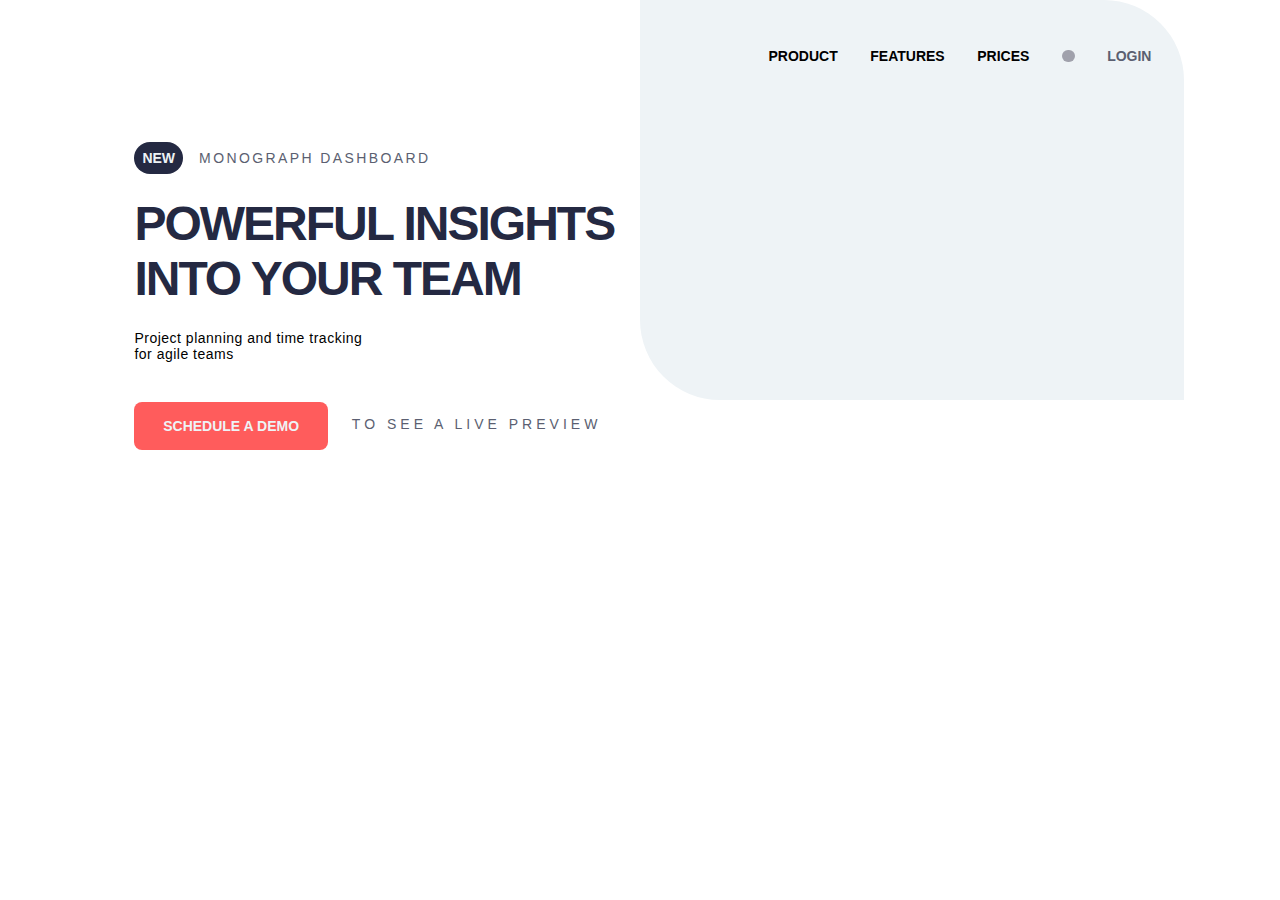
==== index.html @ a08c82e6 "Add files via upload" ====
<!DOCTYPE html>
<html lang="en">
<head>
    <meta charset="UTF-8">
    <meta http-equiv="X-UA-Compatible" content="IE=edge">
    <meta name="viewport" content="width=device-width, initial-scale=1.0">
    <title>Document</title>
    <link rel="stylesheet" href="style.css">
</head>
<body>
    <div class="container">
        <div>
            <div class="logo">
                <img src="../lb4/images/logo.svg" alt="">
            </div>    
            <div class="about">
                <div class="about__dashboard">
                    <span>New</span><p>monograph dashboard</p>
                </div>
                <h3 class="about__h3">Powerful Insights <br>Into Your Team</h3>
                <p>Project planning and time tracking<br>for agile teams</p>
                <div class="about__btn">
                    <a href=""><div>Schedule a Demo</div></a>
                    <p>to see a live preview</p>
                </div>
            </div>
        </div>

        <section class="device">
                <header class="device__header">
                    <ul>
                        <li ><a href=""><div>product</div></a></li>
                        <li><a href=""><div>features</div></a></li>
                        <li ><a href=""><div>prices</div></a></li>
                        <div></div>
                        <li class="device__nav-login"><a href="#" class="device-nav-color"><div>login</div></a></li>
                    </ul>
                </nav>
                <img src="../lb4/images/illustration-devices.svg" alt="" class="device__phone">
        </section>
    </div>
</body>
</html>
---- style.css ----
body {
  font-size: 14px;
  text-transform: uppercase;
  font-family: "Roboto Condensed", sans-serif;
  white-space: nowrap;
  color: #5B5F71;
  overflow-x: hidden;
  overflow-y: scroll;
}

.container {
  width: 80%;
  height: 80%;
  margin: 0 auto;
  display: flex;
}
.container .container > div {
  display: flex;
  flex-flow: column;
}

.logo {
  margin-top: 2rem;
}

.about {
  height: -moz-fit-content;
  height: fit-content;
}
.about__dashboard {
  margin-top: 5rem;
  display: flex;
  align-items: center;
}
.about__dashboard p {
  font-weight: 300;
  letter-spacing: 0.15rem;
  font-stretch: condensed;
  margin-left: 1rem;
}
.about__dashboard span {
  border-radius: 1rem;
  font-weight: 600;
  padding: 0.5rem;
  color: #EEF3F6;
  background-color: #242942;
}
.about__h3 {
  color: #242942;
  font-size: 3rem;
  font-weight: bold;
  font-stretch: normal;
  letter-spacing: -2px;
  margin: 1rem 0 1.5rem 0;
  font-family: "Roboto", sans-serif;
}
.about__btn {
  display: flex;
  margin-top: 2.5rem;
}
.about__btn a {
  text-decoration: none;
  color: #EEF3F6;
  font-weight: 700;
  font-stretch: condensed;
}
.about__btn a div {
  background-color: #FF5C5C;
  width: -moz-fit-content;
  width: fit-content;
  padding: 1rem 1.8rem;
  border-radius: 0.5rem;
}
.about__btn p {
  font-weight: 300;
  letter-spacing: 0.25rem;
  font-stretch: condensed;
  margin-left: 1.5rem;
}
.about p::first-letter {
  text-transform: uppercase;
}

.about > p {
  font-stretch: condensed;
  letter-spacing: 0.5px;
  text-transform: lowercase;
  color: #000;
}

.device {
  background-color: #EEF3F6;
  position: absolute;
  height: 25rem;
  left: 50%;
  top: 0;
  border-radius: 0 5rem;
}
.device__header ul {
  display: flex;
  list-style: none;
  justify-content: space-evenly;
  width: 28rem;
  padding-left: 6rem;
  margin-top: 3rem;
  align-items: center;
}
.device__header ul a[href=""] {
  text-decoration: none;
  font-weight: 600;
  font-stretch: condensed;
  color: #000;
}
.device__header ul a[href="#"] {
  text-decoration: none;
  font-weight: 600;
  font-stretch: condensed;
  color: #5B5F71;
}
.device__header ul > div {
  background-color: #A0A1AC;
  border-radius: 50%;
  padding: 0.5vw;
}
.device__nav-color {
  color: #5B5F71;
}
.device img {
  position: relative;
  margin-top: 4rem;
  width: 57rem;
}

@media screen and (max-width: 768px) {
  body {
    font-size: 2vw;
    flex-flow: column;
    display: flex;
  }
  .container {
    display: flex;
    flex-flow: column;
  }
  .logo img {
    width: 5vw;
  }
  .about__dashboard span, .about__dashboard p {
    font-size: 3vw;
  }
  .about__dashboard p {
    margin-left: 0.5rem;
  }
  .about__h3 {
    font-size: 8vw;
  }
  .about__btn {
    display: flex;
    align-items: center;
  }
  .about__btn a {
    font-size: 2.5vw;
  }
  .about__btn a div {
    padding: 3vw 4.5vw;
  }
  .about__btn p {
    font-size: 2.5vw;
    margin-left: 0.5rem;
    padding-left: 0;
  }
  .about > p {
    font-size: 2.5vw;
  }
  .device {
    background-color: #fff;
    position: absolute;
    height: -moz-fit-content;
    height: fit-content;
    left: 40vw;
  }
  .device__header {
    display: flex;
    justify-content: space-evenly;
  }
  .device__header ul {
    padding: 0;
    font-size: 3vw;
    width: 10rem;
    gap: 5vw;
    align-items: center;
  }
  .device__header ul > div {
    padding: 1vw;
  }
  .device__phone {
    display: none;
  }
}
@media screen and (max-width: 480px) {
  .device {
    right: 34vw;
    top: 0;
  }
  .device__header ul > div {
    padding: 1vw;
  }
  .about__dashboard {
    margin-top: 2rem;
  }
  .about__dashboard p {
    margin-left: 0.1rem;
  }
  .about__dashboard span {
    padding: 0.3rem;
  }
  .about__btn {
    margin-top: 1.5rem;
  }
  .about__btn p {
    margin-left: 0.1rem;
    letter-spacing: 0.15rem;
  }
  .about__h3 {
    margin: 5vw 0 3vw;
  }
  .about > p {
    font-size: 3vw;
    margin: 0;
  }
}/*# sourceMappingURL=style.css.map */
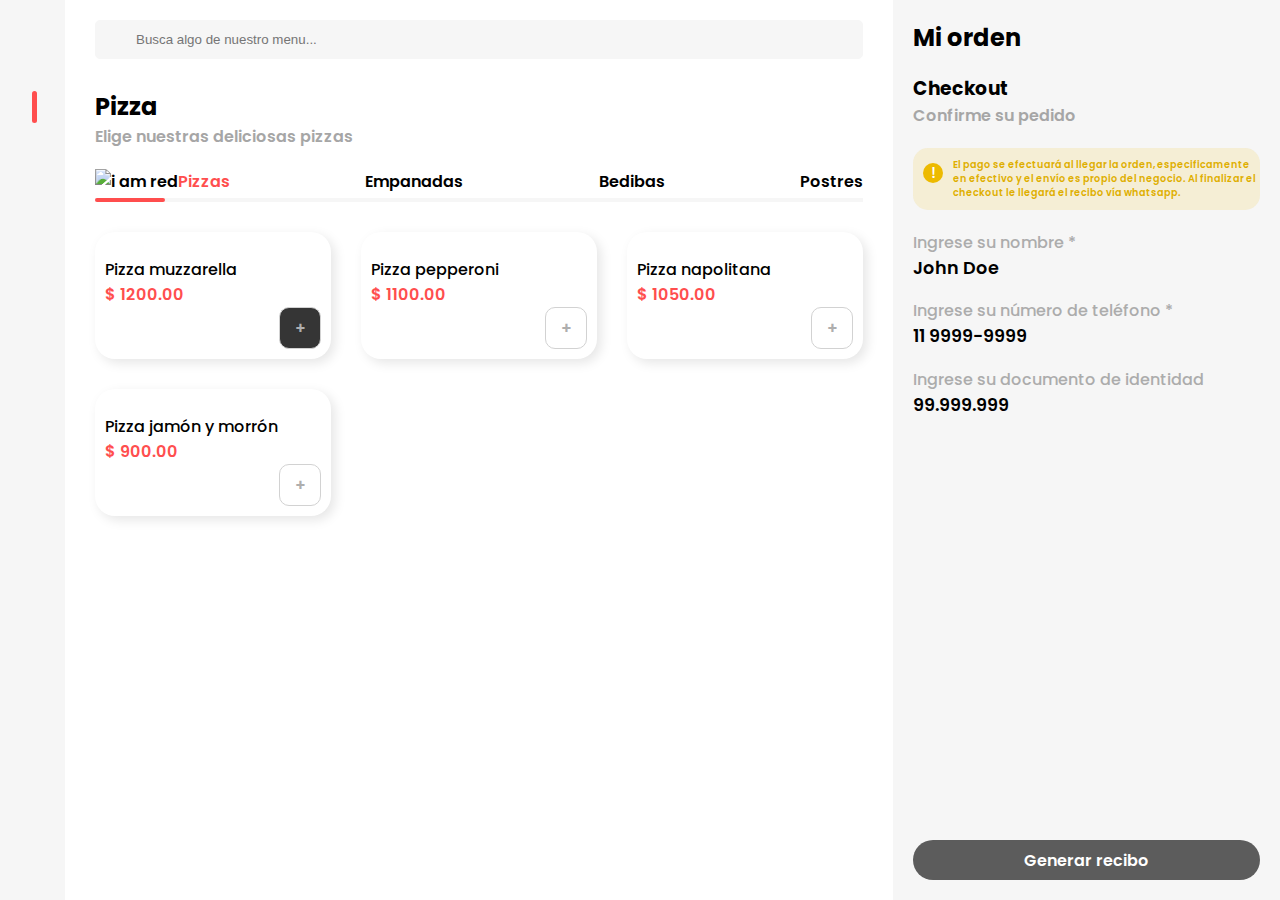
==== commit a2f27add: "Add files via upload" ====
--- a/index.html
+++ b/index.html
@@ -4,40 +4,134 @@
     <meta charset="UTF-8">
     <meta http-equiv="X-UA-Compatible" content="IE=edge">
     <meta name="viewport" content="width=device-width, initial-scale=1.0">
-    <title>Document</title>
+    <title>LB5</title>
     <link rel="stylesheet" href="style.css">
+    <link rel="stylesheet" href="fonts.css">
 </head>
 <body>
     <div class="container">
-        <div>
-            <div class="logo">
-                <img src="../lb4/images/logo.svg" alt="">
-            </div>    
-            <div class="about">
-                <div class="about__dashboard">
-                    <span>New</span><p>monograph dashboard</p>
+        <aside class="side-menu">
+            <nav class="side-menu__nav">
+                <ul>
+                    <li><a href=""><img src="./img/menu.svg" alt=""></a></li>
+                    <li class="side-menu__nav-selected"><a href=""><img src="./img/home.svg" alt="" ></a><div class="side-menu__nav-rectangle"></div></li>
+                    <li><a href=""><img src="./img/heart.svg" alt=""></a></li>
+                    <li><a href=""><img src="./img/settings.svg" alt=""></a></li>
+                    <li><a href=""><img src="./img/support.svg" alt=""></a></li>
+                </ul>
+            </nav>
+        </aside>
+        <main class="main">
+            <div class="main__search">
+                <a href=""><img src="./img/search.svg" alt=""></a><input type="text" placeholder="Busca algo de nuestro menu...">
+            </div>
+            <div class="main__title">
+                <h2>Pizza</h2>
+                <p class="desc">Elige nuestras deliciosas pizzas </p>
+            </div>
+            <div class="main__categories">
+                <ul>
+                    <li><a href=""><img src="./img/pizza.svg" alt="i am red"><span class="red-text">Pizzas</span></a>
+                    <div class="main__categories-rectangle"></div></li>
+                    <li><a href=""><img src="./img/watermelon.svg" alt=""><span>Empanadas</span></a></li>
+                    <li><a href=""><img src="./img/drink.svg" alt=""><span>Bedibas</span></a></li>
+                    <li><a href=""><img src="./img/cake.svg" alt=""><span>Postres</span></a></li>
+                </ul>
+                <hr>
+            </div>
+            <div class="main__select">
+                <div class="main__item">
+                    <div class="main__img">
+                        <img src="./img/muzzarella.svg" alt="">
+                    </div>
+                    <div class="main__product-info">
+                        Pizza muzzarella
+                        <span class="red-text main__cost">$ 1200.00</span>
+                    </div>
+                    <div class="main__btn-black">
+                        <a href="">
+                            <div>+</div>
+                        </a>
+                    </div>
+                </div>   
+                <div class="main__item">
+                    <div class="main__img">
+                        <img src="./img/pepperoni.svg" alt="">
+                    </div>
+                    <div class="main__product-info">
+                        Pizza pepperoni
+                        <span class="red-text main__cost">$ 1100.00</span>
+                    </div>
+                    <div class="main__btn"><a href="">
+                        <a href="">
+                            <div>+</div>
+                        </a>
+                    </div>
                 </div>
-                <h3 class="about__h3">Powerful Insights <br>Into Your Team</h3>
-                <p>Project planning and time tracking<br>for agile teams</p>
-                <div class="about__btn">
-                    <a href=""><div>Schedule a Demo</div></a>
-                    <p>to see a live preview</p>
+                <div class="main__item">
+                    <div class="main__img">
+                        <img src="./img/napolitana.svg" alt="">
+                    </div>
+                    <div class="main__product-info">
+                        Pizza napolitana
+                        <span class="red-text main__cost">$ 1050.00</span>
+                    </div>
+                    <div class="main__btn"><a href="">
+                        <a href="">
+                            <div>+</div>
+                        </a>
+                    </div>
+                </div>
+                <div class="main__item">
+                    <div class="main__img">
+                        <img src="./img/jamon.svg" alt="">
+                    </div>
+                    <div class="main__product-info">
+                        Pizza jamón y morrón
+                        <span class="red-text main__cost">$ 900.00</span>
+                    </div>
+                    <div class="main__btn">
+                        <a href="">
+                            <div>+</div>
+                        </a>
+                    </div>
                 </div>
             </div>
-        </div>
-
-        <section class="device">
-                <header class="device__header">
-                    <ul>
-                        <li ><a href=""><div>product</div></a></li>
-                        <li><a href=""><div>features</div></a></li>
-                        <li ><a href=""><div>prices</div></a></li>
-                        <div></div>
-                        <li class="device__nav-login"><a href="#" class="device-nav-color"><div>login</div></a></li>
-                    </ul>
-                </nav>
-                <img src="../lb4/images/illustration-devices.svg" alt="" class="device__phone">
+            
+        </main>
+        <section class="order-preview">
+            <div class="order-preview__title">
+                <h2>Mi orden</h2>
+                <h3>Checkout</h3>
+                <p class="desc">Confirme su pedido</p>
+            </div>
+            <div class="order-preview__warning-advice">
+                <div class="order-preview__warning-advice-info">
+                    <div>!</div> <span> El pago se efectuará al llegar la orden, especificamente
+                    en efectivo y el envío es propio del negocio. Al finalizar el
+                    checkout le llegará el recibo vía whatsapp.</span>
+                </div>
+            </div>
+            <div class="order-preview__name">
+                <div> Ingrese su nombre *</div>
+                <p>John Doe</p>
+            </div>
+            <div class="order-preview__phone-number">
+                <div>Ingrese su número de teléfono *</div>
+                <p>11 9999-9999</p>
+            </div>
+            <div class="order-preview__document-id">
+                <div>Ingrese su documento de identidad</div>
+                <p>99.999.999</p>
+            </div>
+            <div class="order-preview__btn">
+                <a href="">
+                    <div>
+                        Generar recibo
+                    </div>
+                </a>
+            </div>
         </section>
     </div>
 </body>
-</html>+</html>
--- a/style.css
+++ b/style.css
@@ -1,230 +1,329 @@
 body {
-  font-size: 14px;
-  text-transform: uppercase;
-  font-family: "Roboto Condensed", sans-serif;
-  white-space: nowrap;
-  color: #5B5F71;
-  overflow-x: hidden;
-  overflow-y: scroll;
+  font-family: "Poppins";
+  font-weight: 500;
+  color: #000;
+  margin: 0;
+  font-size: 16px;
+}
+
+span, ul, p, a {
+  font-weight: 600;
+}
+
+p.desc {
+  color: #A6A6A6;
+  margin: 0 0 20px 0;
+}
+
+a {
+  text-decoration: none;
+}
+
+ul {
+  list-style: none;
+  display: flex;
+  flex-flow: column;
+}
+
+span.red-text {
+  color: #FF4E4E;
+}
+
+input {
+  font-weight: 400;
+  padding-left: 40px;
+  width: 100%;
+  height: 35px;
+  margin-top: 20px;
+  outline: none;
+  border: 1px solid #F6F6F6;
+  border-radius: 5px;
+  background-color: #F6F6F6;
 }
 
 .container {
-  width: 80%;
-  height: 80%;
-  margin: 0 auto;
-  display: flex;
-}
-.container .container > div {
+  display: flex;
+  flex-flow: row;
+}
+
+.side-menu {
+  background-color: #F6F6F6;
+  min-height: 100vh;
+}
+.side-menu ul {
+  padding: 0;
+  padding-top: 10px;
+  width: 65px;
+  align-items: center;
+}
+.side-menu li {
+  padding-bottom: 40px;
+}
+.side-menu__nav-rectangle {
+  background-color: #FF4E4E;
+  height: 32px;
+  width: 5px;
+  border-radius: 4px;
+  position: relative;
+  left: 30%;
+}
+.side-menu__nav-selected {
+  display: flex;
+}
+.side-menu__nav-selected img {
+  animation: fullcircle 1s linear 0ms infinite;
+}
+.main {
+  padding: 0 30px 200px 30px;
+  min-width: 60%;
+}
+.main__search {
+  display: flex;
+  justify-content: center;
+}
+.main__search img {
+  position: relative;
+  left: 35px;
+  top: 25px;
+}
+.main__title {
+  margin-top: 30px;
+}
+.main__title h2 {
+  margin-bottom: 0;
+}
+.main__categories a {
+  color: #000;
+}
+.main__categories ul {
+  flex-flow: row;
+  justify-content: space-between;
+  padding: 0;
+  margin-bottom: 0;
+}
+.main__categories-rectangle {
+  background-color: #FF4E4E;
+  position: relative;
+  top: 4px;
+  width: 70px;
+  height: 4px;
+  border-radius: 3px;
+}
+.main hr {
+  border: solid 2px #F6F6F6;
+  margin: 0;
+}
+.main__select {
+  margin-top: 30px;
+  display: grid;
+  row-gap: 30px;
+  grid-template-columns: 1fr 1fr 1fr;
+  -moz-column-gap: 30px;
+       column-gap: 30px;
+}
+.main__item {
+  width: 100%;
+  background-color: #FFFFFF;
+  box-shadow: 4px 4px 12px rgba(0, 0, 0, 0.1);
+  padding-bottom: 10px;
+  border-radius: 20px;
+}
+.main__item img {
+  width: 100%;
+}
+.main__product-info {
   display: flex;
   flex-flow: column;
-}
-
-.logo {
-  margin-top: 2rem;
-}
-
-.about {
-  height: -moz-fit-content;
-  height: fit-content;
-}
-.about__dashboard {
-  margin-top: 5rem;
-  display: flex;
-  align-items: center;
-}
-.about__dashboard p {
-  font-weight: 300;
-  letter-spacing: 0.15rem;
-  font-stretch: condensed;
-  margin-left: 1rem;
-}
-.about__dashboard span {
-  border-radius: 1rem;
-  font-weight: 600;
-  padding: 0.5rem;
-  color: #EEF3F6;
-  background-color: #242942;
-}
-.about__h3 {
-  color: #242942;
-  font-size: 3rem;
-  font-weight: bold;
-  font-stretch: normal;
-  letter-spacing: -2px;
-  margin: 1rem 0 1.5rem 0;
-  font-family: "Roboto", sans-serif;
-}
-.about__btn {
-  display: flex;
-  margin-top: 2.5rem;
-}
-.about__btn a {
-  text-decoration: none;
-  color: #EEF3F6;
-  font-weight: 700;
-  font-stretch: condensed;
-}
-.about__btn a div {
-  background-color: #FF5C5C;
+  margin-left: 10px;
+}
+.main__btn-black div {
+  background-color: #353535;
+}
+.main__btn, .main__btn-black {
+  display: flex;
+  justify-content: end;
+}
+.main__btn a, .main__btn-black a {
+  color: #AEAEAE;
   width: -moz-fit-content;
   width: fit-content;
-  padding: 1rem 1.8rem;
-  border-radius: 0.5rem;
-}
-.about__btn p {
-  font-weight: 300;
-  letter-spacing: 0.25rem;
-  font-stretch: condensed;
-  margin-left: 1.5rem;
-}
-.about p::first-letter {
-  text-transform: uppercase;
-}
-
-.about > p {
-  font-stretch: condensed;
-  letter-spacing: 0.5px;
-  text-transform: lowercase;
-  color: #000;
-}
-
-.device {
-  background-color: #EEF3F6;
-  position: absolute;
-  height: 25rem;
-  left: 50%;
-  top: 0;
-  border-radius: 0 5rem;
-}
-.device__header ul {
-  display: flex;
-  list-style: none;
-  justify-content: space-evenly;
-  width: 28rem;
-  padding-left: 6rem;
-  margin-top: 3rem;
+  display: block;
+  margin-right: 10px;
+}
+.main__btn a div, .main__btn-black a div {
+  border: solid 1px #D2D2D2;
+  border-radius: 10px;
+  width: 40px;
+  height: 40px;
+  display: flex;
+  justify-content: center;
   align-items: center;
 }
-.device__header ul a[href=""] {
-  text-decoration: none;
-  font-weight: 600;
-  font-stretch: condensed;
-  color: #000;
-}
-.device__header ul a[href="#"] {
-  text-decoration: none;
-  font-weight: 600;
-  font-stretch: condensed;
-  color: #5B5F71;
-}
-.device__header ul > div {
-  background-color: #A0A1AC;
+
+.order-preview {
+  background-color: #F6F6F6;
+  padding: 20px;
+  min-width: 25%;
+  min-height: 100%;
+}
+.order-preview__title {
+  margin-bottom: 20px;
+}
+.order-preview__title h2 {
+  margin: 0;
+}
+.order-preview__title h3 {
+  margin-bottom: 0px;
+}
+.order-preview__title span {
+  color: #6B6B6B;
+  font-weight: 500;
+}
+.order-preview__warning-advice {
+  background-color: rgba(243, 229, 180, 0.5);
+  font-size: 0.6rem;
+  padding: 10px 0;
+  border-radius: 15px;
+  margin-bottom: 20px;
+}
+.order-preview__warning-advice span {
+  margin-left: 10px;
+  color: #DFAF00;
+}
+.order-preview__warning-advice-info > div {
+  background-color: #EDBA00;
+  color: #fff;
   border-radius: 50%;
-  padding: 0.5vw;
-}
-.device__nav-color {
-  color: #5B5F71;
-}
-.device img {
-  position: relative;
-  margin-top: 4rem;
-  width: 57rem;
-}
-
-@media screen and (max-width: 768px) {
+  min-width: 20px;
+  height: 20px;
+  margin-left: 10px;
+  display: flex;
+  justify-content: center;
+  align-items: center;
+  margin-top: 5px;
+  font-size: 1rem;
+}
+.order-preview__warning-advice-info {
+  display: flex;
+  flex-flow: row;
+  justify-content: space-between;
+}
+.order-preview__name div, .order-preview__phone-number div, .order-preview__document-id div {
+  color: #ACACAC;
+}
+.order-preview__name p, .order-preview__phone-number p, .order-preview__document-id p {
+  margin-top: 0;
+  font-size: 1.1rem;
+}
+.order-preview__btn {
+  position: sticky;
+  top: 100%;
+}
+.order-preview__btn div {
+  background-color: #5C5C5C;
+  height: 40px;
+  width: 100%;
+  border-radius: 20px;
+  display: flex;
+  align-items: center;
+  justify-content: center;
+}
+.order-preview__btn a {
+  color: #FFFFFF;
+}
+
+@keyframes fullcircle {
+  0% {
+    rotate: 0deg;
+  }
+  100% {
+    rotate: 360deg;
+  }
+}
+@media only screen and (max-width: 768px) {
   body {
-    font-size: 2vw;
+    font-size: 20px;
+    background-color: #F6F6F6;
+  }
+  p.desc {
+    font-size: 20px;
+  }
+  .container {
     flex-flow: column;
-    display: flex;
-  }
-  .container {
-    display: flex;
-    flex-flow: column;
-  }
-  .logo img {
-    width: 5vw;
-  }
-  .about__dashboard span, .about__dashboard p {
-    font-size: 3vw;
-  }
-  .about__dashboard p {
-    margin-left: 0.5rem;
-  }
-  .about__h3 {
-    font-size: 8vw;
-  }
-  .about__btn {
-    display: flex;
-    align-items: center;
-  }
-  .about__btn a {
-    font-size: 2.5vw;
-  }
-  .about__btn a div {
-    padding: 3vw 4.5vw;
-  }
-  .about__btn p {
-    font-size: 2.5vw;
-    margin-left: 0.5rem;
-    padding-left: 0;
-  }
-  .about > p {
-    font-size: 2.5vw;
-  }
-  .device {
-    background-color: #fff;
-    position: absolute;
-    height: -moz-fit-content;
-    height: fit-content;
-    left: 40vw;
-  }
-  .device__header {
-    display: flex;
-    justify-content: space-evenly;
-  }
-  .device__header ul {
+    padding: 20px 40px;
+  }
+  .side-menu {
+    z-index: 1;
+    min-height: 0;
+    width: -moz-fit-content;
+    width: fit-content;
+    height: 80px;
+  }
+  .side-menu :not(:first-child) {
+    display: none;
+  }
+  .side-menu img {
+    width: 40px;
+    animation: fullcircle 1s ease-in-out 0ms infinite;
+  }
+  .side-menu ul {
+    align-items: start;
+  }
+  .main {
     padding: 0;
-    font-size: 3vw;
-    width: 10rem;
-    gap: 5vw;
-    align-items: center;
-  }
-  .device__header ul > div {
-    padding: 1vw;
-  }
-  .device__phone {
+    position: relative;
+    bottom: 55px;
+  }
+  .main h2 {
+    font-size: 30px;
+  }
+  .main p {
+    font-size: 20px;
+  }
+  .main input {
     display: none;
   }
-}
-@media screen and (max-width: 480px) {
-  .device {
-    right: 34vw;
-    top: 0;
-  }
-  .device__header ul > div {
-    padding: 1vw;
-  }
-  .about__dashboard {
-    margin-top: 2rem;
-  }
-  .about__dashboard p {
-    margin-left: 0.1rem;
-  }
-  .about__dashboard span {
-    padding: 0.3rem;
-  }
-  .about__btn {
-    margin-top: 1.5rem;
-  }
-  .about__btn p {
-    margin-left: 0.1rem;
-    letter-spacing: 0.15rem;
-  }
-  .about__h3 {
-    margin: 5vw 0 3vw;
-  }
-  .about > p {
-    font-size: 3vw;
-    margin: 0;
-  }
-}/*# sourceMappingURL=style.css.map */+  .main__categories img[alt="i am red"] {
+    width: 0;
+    background-image: url(./img/whitepizza.svg);
+    background-repeat: no-repeat;
+    background-position: center;
+    background-color: #FF4E4E;
+    padding: 32px;
+  }
+  .main__categories img {
+    background-color: #E8E8E8;
+    padding: 20px;
+    border-radius: 15px;
+  }
+  .main__categories span, .main__categories div, .main__categories hr {
+    display: none;
+  }
+  .main__search {
+    justify-content: end;
+  }
+  .main__search img {
+    width: 40px;
+    position: initial;
+  }
+  .main__select {
+    grid-template-columns: 1fr 1fr;
+  }
+  .main__btn a, .main__btn-black a {
+    font-size: 25px;
+  }
+  .main__btn a div, .main__btn-black a div {
+    width: 60px;
+    height: 60px;
+  }
+  .order-preview {
+    min-height: 1000px;
+  }
+  .order-preview h2 {
+    display: none;
+  }
+  .order-preview__btn div {
+    height: 60px;
+    border-radius: 40px;
+  }
+}/*# sourceMappingURL=style.css.map */
--- a/fonts.css
+++ b/fonts.css
@@ -0,0 +1 @@
+@import url('https://fonts.googleapis.com/css2?family=Poppins:wght@400;500;600;700&family=Roboto+Condensed:ital,wght@0,300;0,400;0,700;1,300;1,400;1,700&family=Roboto:ital,wght@0,100;0,300;0,400;0,500;0,700;0,900;1,100;1,300;1,400;1,500;1,700;1,900&display=swap');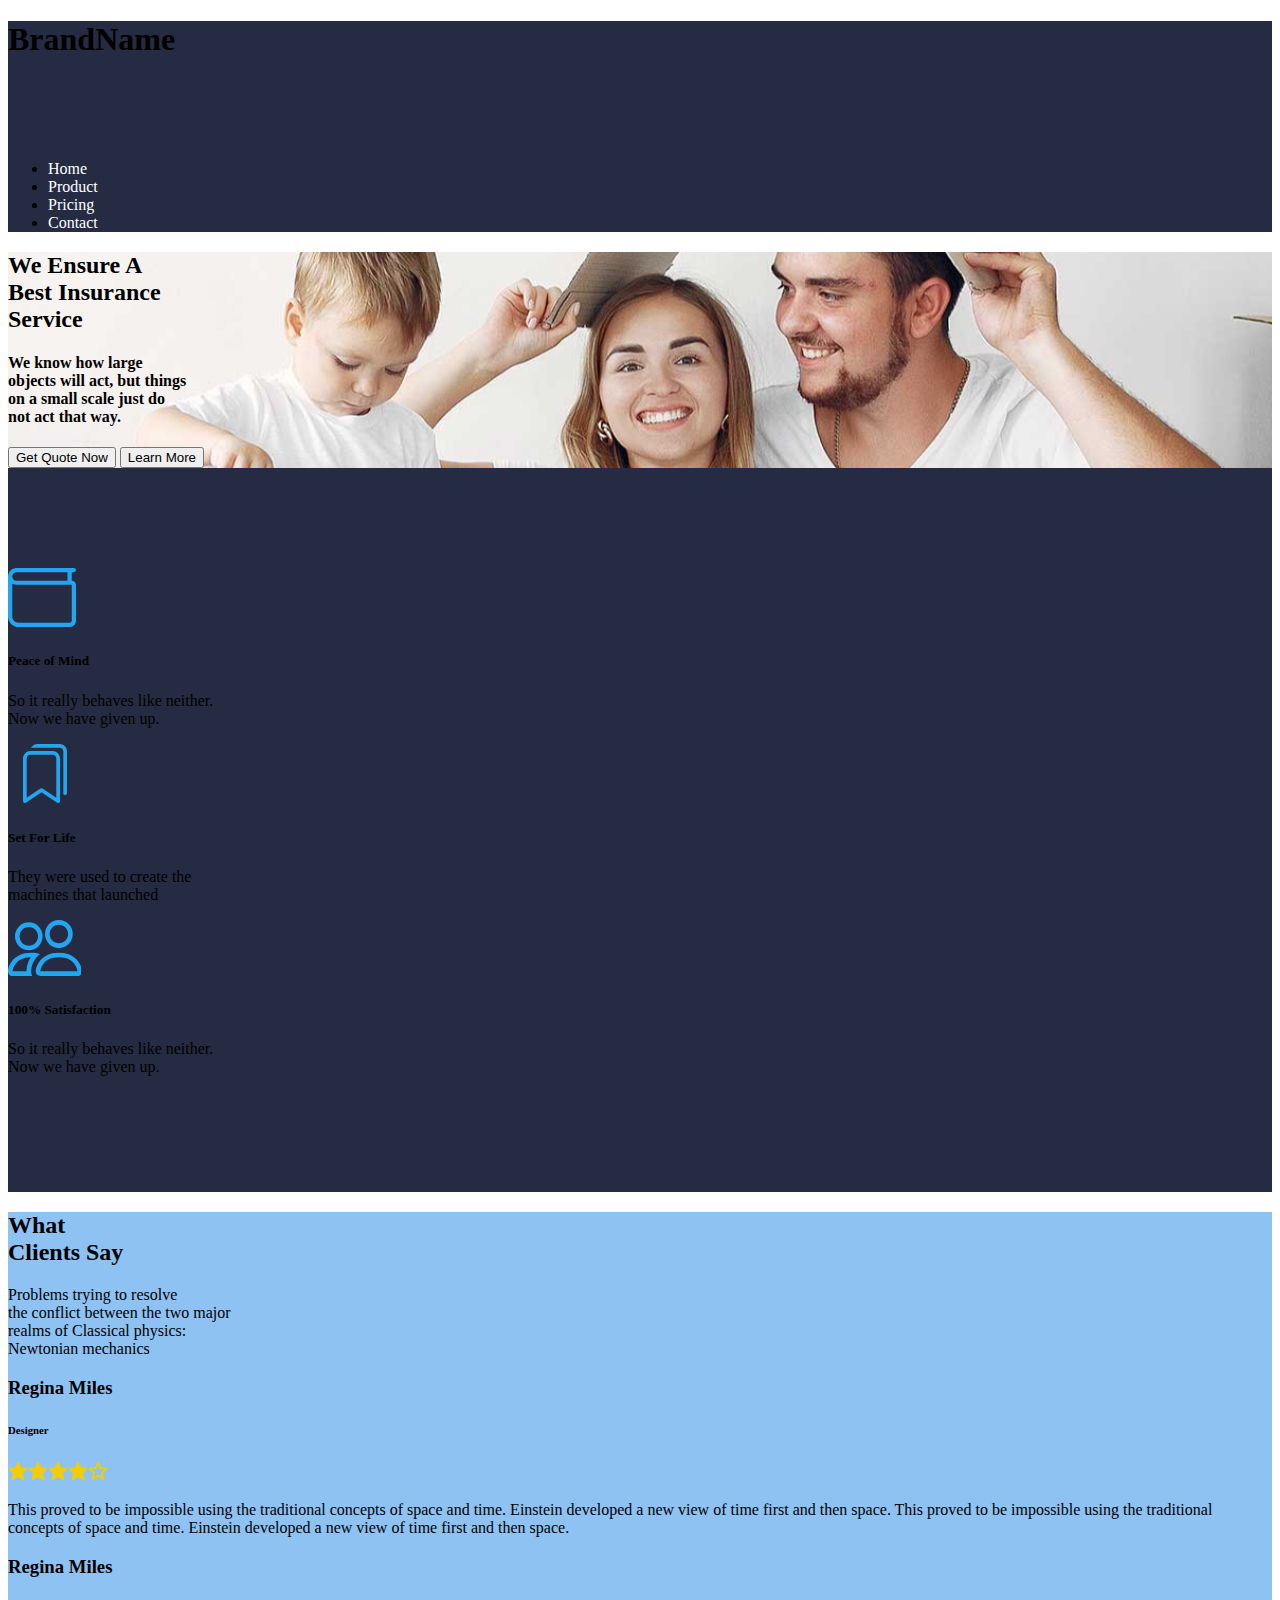
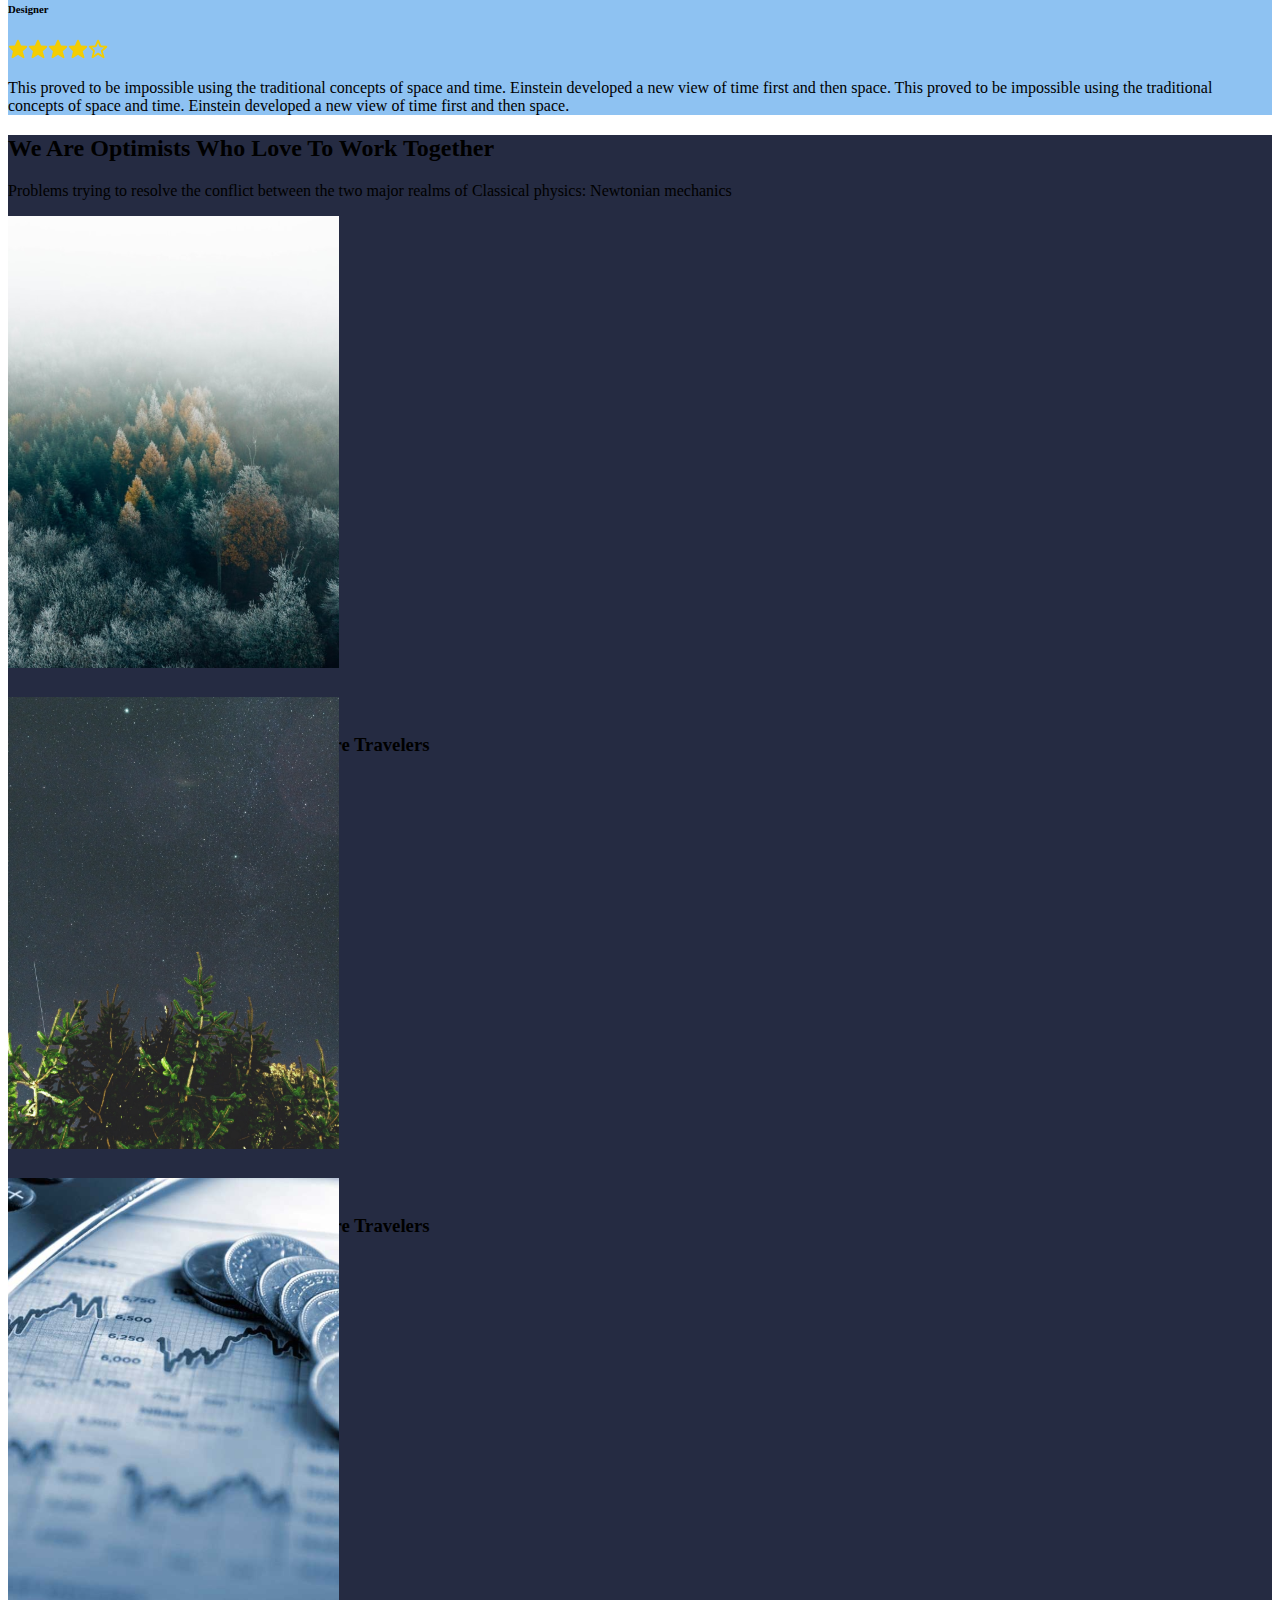
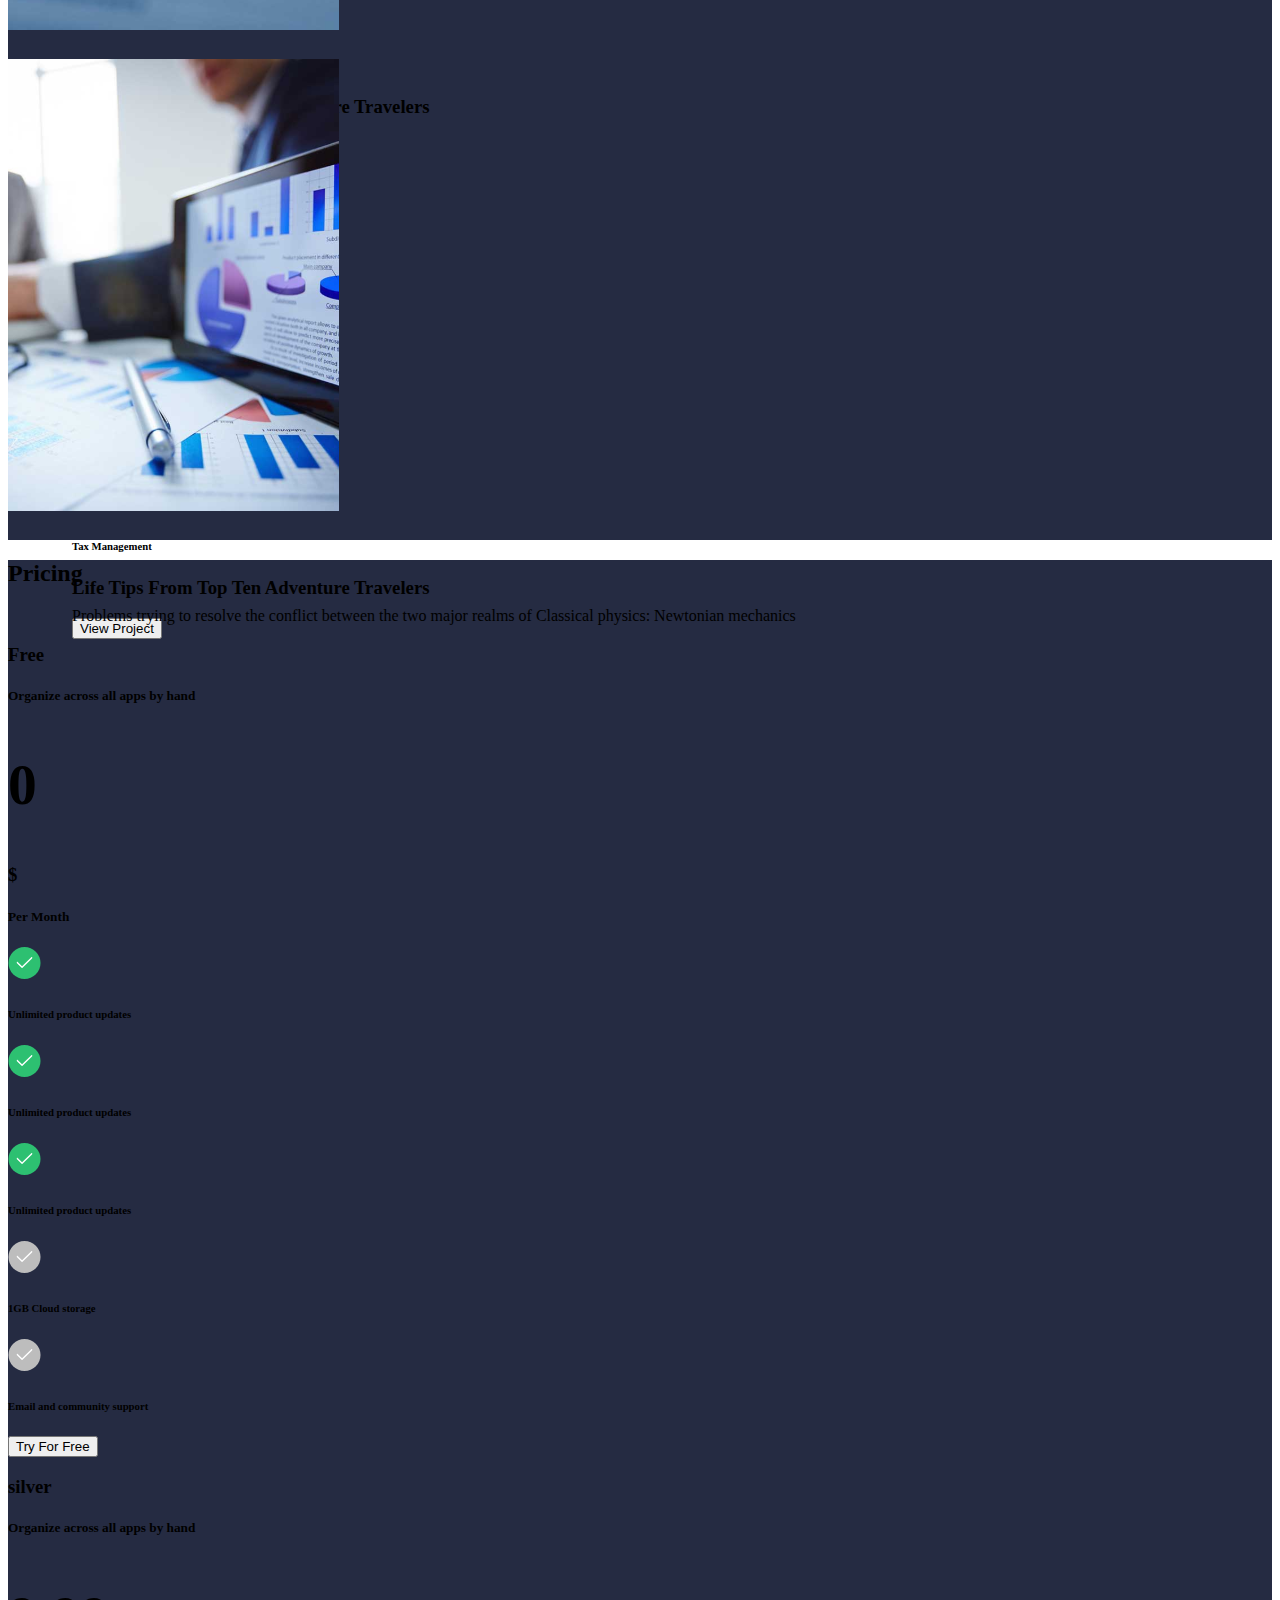
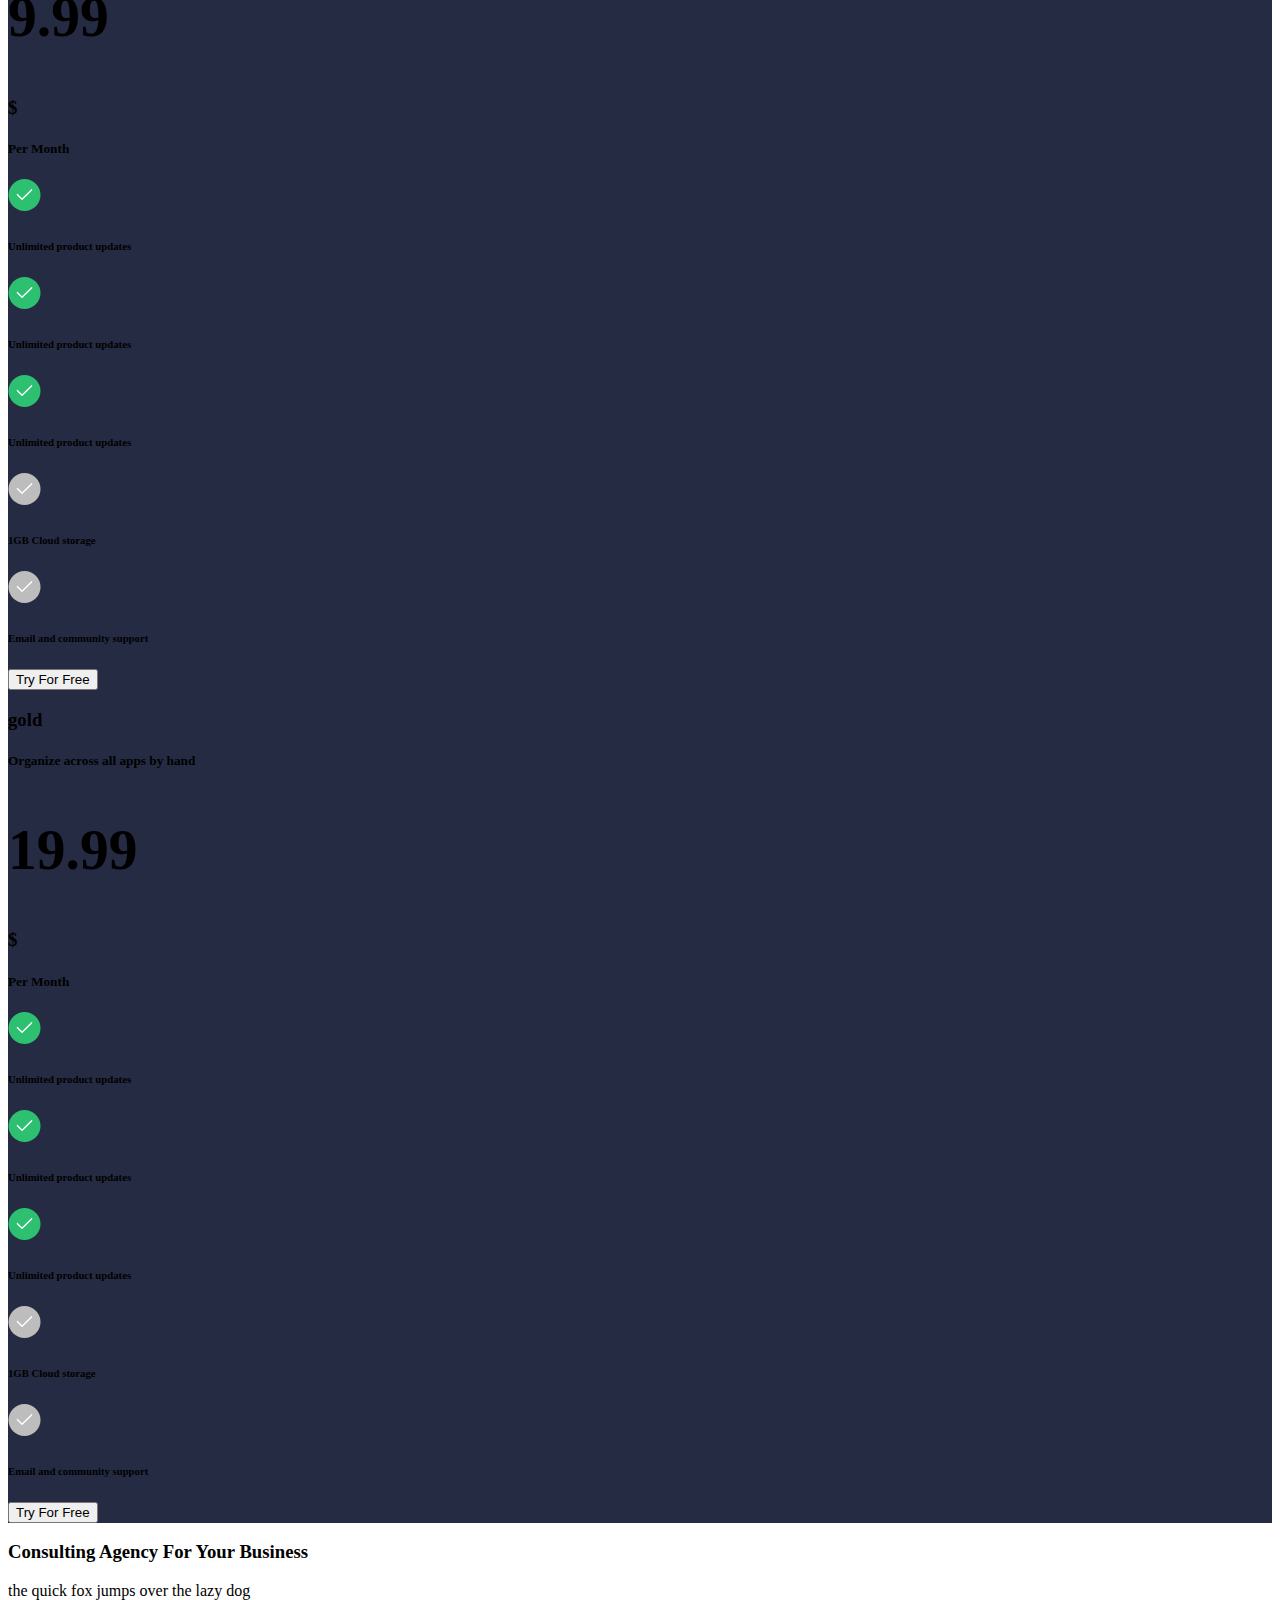
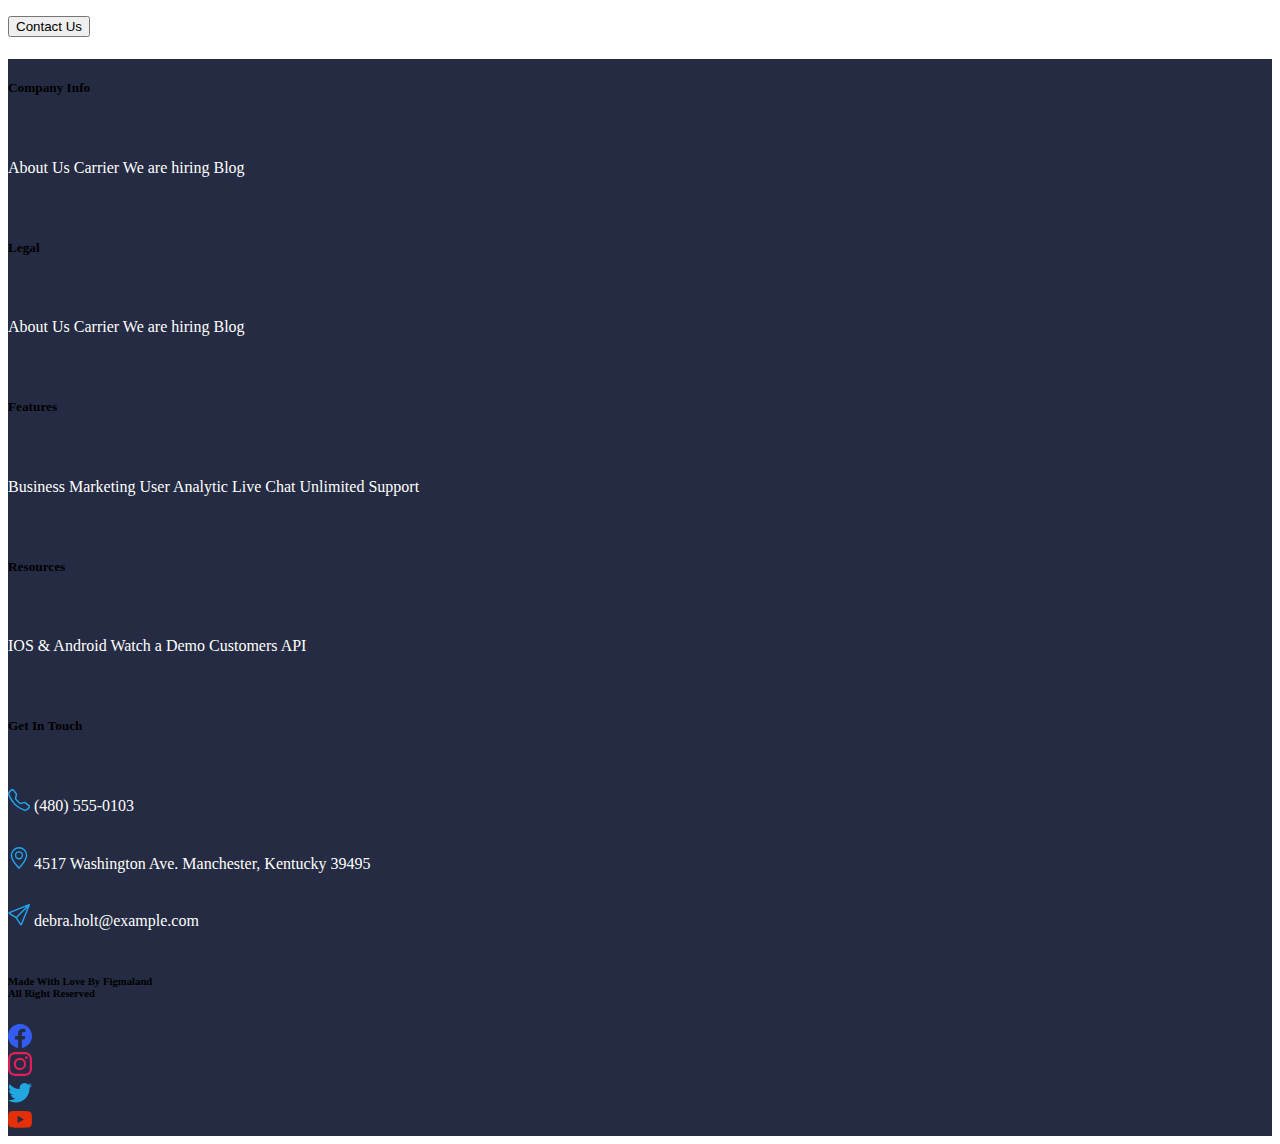
==== commit ac389ff1: "Add files via upload" ====
--- a/index.html
+++ b/index.html
@@ -4,134 +4,439 @@
     <meta charset="UTF-8">
     <meta http-equiv="X-UA-Compatible" content="IE=edge">
     <meta name="viewport" content="width=device-width, initial-scale=1.0">
-    <title>LB5</title>
+    <link href="https://cdn.jsdelivr.net/npm/bootstrap@5.3.0-alpha3/dist/css/bootstrap.min.css" rel="stylesheet" integrity="sha384-KK94CHFLLe+nY2dmCWGMq91rCGa5gtU4mk92HdvYe+M/SXH301p5ILy+dN9+nJOZ" crossorigin="anonymous">
     <link rel="stylesheet" href="style.css">
-    <link rel="stylesheet" href="fonts.css">
+    <title>BrandName</title>
 </head>
-<body>
-    <div class="container">
-        <aside class="side-menu">
-            <nav class="side-menu__nav">
-                <ul>
-                    <li><a href=""><img src="./img/menu.svg" alt=""></a></li>
-                    <li class="side-menu__nav-selected"><a href=""><img src="./img/home.svg" alt="" ></a><div class="side-menu__nav-rectangle"></div></li>
-                    <li><a href=""><img src="./img/heart.svg" alt=""></a></li>
-                    <li><a href=""><img src="./img/settings.svg" alt=""></a></li>
-                    <li><a href=""><img src="./img/support.svg" alt=""></a></li>
-                </ul>
-            </nav>
-        </aside>
-        <main class="main">
-            <div class="main__search">
-                <a href=""><img src="./img/search.svg" alt=""></a><input type="text" placeholder="Busca algo de nuestro menu...">
-            </div>
-            <div class="main__title">
-                <h2>Pizza</h2>
-                <p class="desc">Elige nuestras deliciosas pizzas </p>
-            </div>
-            <div class="main__categories">
-                <ul>
-                    <li><a href=""><img src="./img/pizza.svg" alt="i am red"><span class="red-text">Pizzas</span></a>
-                    <div class="main__categories-rectangle"></div></li>
-                    <li><a href=""><img src="./img/watermelon.svg" alt=""><span>Empanadas</span></a></li>
-                    <li><a href=""><img src="./img/drink.svg" alt=""><span>Bedibas</span></a></li>
-                    <li><a href=""><img src="./img/cake.svg" alt=""><span>Postres</span></a></li>
-                </ul>
-                <hr>
-            </div>
-            <div class="main__select">
-                <div class="main__item">
-                    <div class="main__img">
-                        <img src="./img/muzzarella.svg" alt="">
-                    </div>
-                    <div class="main__product-info">
-                        Pizza muzzarella
-                        <span class="red-text main__cost">$ 1200.00</span>
-                    </div>
-                    <div class="main__btn-black">
-                        <a href="">
-                            <div>+</div>
-                        </a>
-                    </div>
-                </div>   
-                <div class="main__item">
-                    <div class="main__img">
-                        <img src="./img/pepperoni.svg" alt="">
-                    </div>
-                    <div class="main__product-info">
-                        Pizza pepperoni
-                        <span class="red-text main__cost">$ 1100.00</span>
-                    </div>
-                    <div class="main__btn"><a href="">
-                        <a href="">
-                            <div>+</div>
-                        </a>
-                    </div>
-                </div>
-                <div class="main__item">
-                    <div class="main__img">
-                        <img src="./img/napolitana.svg" alt="">
-                    </div>
-                    <div class="main__product-info">
-                        Pizza napolitana
-                        <span class="red-text main__cost">$ 1050.00</span>
-                    </div>
-                    <div class="main__btn"><a href="">
-                        <a href="">
-                            <div>+</div>
-                        </a>
-                    </div>
-                </div>
-                <div class="main__item">
-                    <div class="main__img">
-                        <img src="./img/jamon.svg" alt="">
-                    </div>
-                    <div class="main__product-info">
-                        Pizza jamón y morrón
-                        <span class="red-text main__cost">$ 900.00</span>
-                    </div>
-                    <div class="main__btn">
-                        <a href="">
-                            <div>+</div>
-                        </a>
-                    </div>
-                </div>
-            </div>
-            
-        </main>
-        <section class="order-preview">
-            <div class="order-preview__title">
-                <h2>Mi orden</h2>
-                <h3>Checkout</h3>
-                <p class="desc">Confirme su pedido</p>
-            </div>
-            <div class="order-preview__warning-advice">
-                <div class="order-preview__warning-advice-info">
-                    <div>!</div> <span> El pago se efectuará al llegar la orden, especificamente
-                    en efectivo y el envío es propio del negocio. Al finalizar el
-                    checkout le llegará el recibo vía whatsapp.</span>
-                </div>
-            </div>
-            <div class="order-preview__name">
-                <div> Ingrese su nombre *</div>
-                <p>John Doe</p>
-            </div>
-            <div class="order-preview__phone-number">
-                <div>Ingrese su número de teléfono *</div>
-                <p>11 9999-9999</p>
-            </div>
-            <div class="order-preview__document-id">
-                <div>Ingrese su documento de identidad</div>
-                <p>99.999.999</p>
-            </div>
-            <div class="order-preview__btn">
-                <a href="">
+<body class="text-white overflow-x-hidden">
+    <header class="header  ">
+        <div class="container text-center container_background-color_dark pb-5" >
+            <div class="row pt-3 vh-75">
+                <div class="col-sm-12">
+                    <h1 class="ps-2 text-start">BrandName</h1>
+                    <ul class="list-unstyled fw-medium fs-1">
+                        <li class="pb-5"><a href="" class="">Home</a></li>
+                        <li class="pb-5"><a href="" class="">Product</a></li>
+                        <li class="pb-5"><a href="" class="">Pricing</a></li>
+                        <li class="pb-5"><a href="" class="">Contact</a></li>
+                    </ul>
+                </div>
+            </div>
+        </div>
+    </header>
+    <section class="hero">
+        <div class="container text-center pb-5 ">
+            <div class="row pt-5 vh-75">
+                <div class="col-sm-12">
+                    <h2 class="fs-1 fw-bold pb-4">
+                        We Ensure A <br> Best Insurance <br> Service
+                    </h2>
+                    <h4 class="fw-medium fs-5 pb-3">We know how large <br>
+                        objects will act, but things <br>
+                        on a small scale just do <br>
+                        not act that way.</h4>    
+                    <div class="d-flex flex-column align-items-center">
+                            <button type="button" class="btn btn-primary mb-2 rounded-pill">Get Quote Now</button>
+                            <button type="button" class="btn btn-outline-primary rounded-pill">Learn More</button>
+                    </div>
+                    
+                </div>
+            </div>
+        </div>
+
+    </section>
+    <section class="features vertical-align">
+        <div class="container text-center ">
+            <div class="row align-middle vh-100 ">
+                <div class="col-sm-4">
+                    <img src="./img/icon 1.svg" alt="" class="pb-3">
+                    <h5>Peace of Mind</h5>
+                    <p>So it really behaves like neither. <br> 
+                        Now we have given up. </p>
+                </div>
+                <div class="col-sm-4">
+                    <img src="./img/icon2.svg" alt="" class="pb-3"> 
+                    <h5>Set For Life</h5>
+                    <p>They were used to create the <br>
+                        machines that launched  </p>   
+                </div>
+                <div class="col-sm-4">
+                    <img src="./img/icon3.svg" alt="" class="pb-3">
+                    <h5>100% Satisfaction</h5>
+                    <p>So it really behaves like neither. <br> 
+                        Now we have given up. </p>
+                </div>
+            </div>
+        </div>
+    </section>
+    <section class="reviews">
+        <div class="container text-center p-5 px-2">
+            <div class="row pb-4">
+                <div class="col-sm-12">
+                    <h2 class="fs-1 fw-bold">What <br>
+                        Clients Say</h2>
+                        <p class="fs-6">Problems trying to resolve <br>
+                            the conflict between the two major <br>
+                            realms of Classical physics: <br>
+                            Newtonian mechanics </p>
+                </div>
+            </div>
+            <div class="row text-black ">
+                <div class="col-sm-6 bg-white w-75 p-4 text-start mx-auto mb-4">
                     <div>
-                        Generar recibo
-                    </div>
-                </a>
-            </div>
-        </section>
-    </div>
-</body>
-</html>
+                        <h3>Regina Miles</h3>
+                        <h6 class="pb-2">Designer</h6>
+                    </div>
+                    <div class="pb-3">
+                        <img src="./img/star.svg" alt=""><img src="./img/star.svg" alt=""><img src="./img/star.svg" alt=""><img src="./img/star.svg" alt=""><img src="./img/outlinestar.svg" alt="">
+                    </div>
+                    <p>This proved to be 
+                        impossible using the 
+                        traditional concepts 
+                        of space and time. Einstein 
+                        developed a new view 
+                        of time first and then 
+                        space. This proved to be 
+                        impossible using the 
+                        traditional concepts 
+                        of space and time. Einstein 
+                        developed a new view 
+                        of time first and then space.</p>
+                </div>
+                <div class="col-sm-6">
+                    <div class="row text-black ">
+                        <div class="col-sm-6 bg-white w-75 p-4 text-start mx-auto mb-5">
+                            <div>
+                                <h3>Regina Miles</h3>
+                                <h6 class="pb-2">Designer</h6>
+                            </div>
+                            <div class="pb-3">
+                                <img src="./img/star.svg" alt=""><img src="./img/star.svg" alt=""><img src="./img/star.svg" alt=""><img src="./img/star.svg" alt=""><img src="./img/outlinestar.svg" alt="">
+                            </div>
+                            <p>This proved to be 
+                                impossible using the    
+                                traditional concepts 
+                                of space and time. Einstein 
+                                developed a new view 
+                                of time first and then 
+                                space. This proved to be 
+                                impossible using the 
+                                traditional concepts 
+                                of space and time. Einstein 
+                                developed a new view 
+                                of time first and then space.</p>
+                        </div>
+                </div>
+            </div>
+        </div>
+    </section>
+    <section class="industry pb-5">
+        <div class="container text-center">
+            <div class="row">
+                <div class="col-sm-12 mx-auto p-5">
+                    <h2 class="px-5 pb-3 fs-1">We Are
+                        Optimists 
+                        Who Love 
+                        To Work 
+                        Together
+                    </h2>
+                    <p class="px-5">
+                        Problems trying to resolve 
+                        the conflict between the two major 
+                        realms of Classical physics: 
+                        Newtonian mechanics 
+                    </p>
+                </div>
+            </div>
+            <div class="row">
+                <div class="col-sm-3 text-start text-bottom">
+                    <div class="">
+                        <img src="./img/bg1.svg" alt="" class="w-100 px-5 pb-3">
+                        <div class="px-6 d-block position-relative bottom h">    
+                            <h6>Tax Management</h6>
+                            <h3>Life Tips From Top Ten 
+                                Adventure Travelers</h3>
+                            <button type="button" class="btn btn-primary rounded-pill p-2 px-5">View Project</button>
+                        </div>
+                    </div>
+
+                </div>
+                <div class="col-sm-3 text-start text-bottom">
+                    <div class="">
+                        <img src="./img/bg2.svg" alt="" class="w-100 px-5 py-3">
+                        <div class="px-6 d-block position-relative bottom h">
+                            <h6>Tax Management</h6>
+                            <h3>Life Tips From Top Ten 
+                                Adventure Travelers</h3>
+                            <button type="button" class="btn btn-primary rounded-pill p-2 px-5">View Project</button>
+                        </div>
+                    </div>
+
+                </div>
+                <div class="col-sm-3 text-start text-bottom">
+                    <div class="">
+                        <img src="./img/bg3.svg" alt="" class="w-100 px-5 py-3">
+                        <div class="px-6 d-block position-relative bottom mx-auto h">
+                            <h6>Tax Management</h6>
+                            <h3>Life Tips From Top Ten 
+                                Adventure Travelers</h3>
+                            <button type="button" class="btn btn-primary rounded-pill p-2 px-5">View Project</button>
+                        </div>
+                    </div>
+
+                </div>
+                <div class="col-sm-3 text-start text-bottom">
+                    <div class="">
+                        <img src="./img/bg4.svg" alt="" class="w-100 px-5 py-3 opacity-50">
+                        <div class="px-6 d-block position-relative bottom h">
+                            <h6>Tax Management</h6>
+                            <h3>Life Tips From Top Ten 
+                                Adventure Travelers</h3>
+                            <button type="button" class="btn btn-primary rounded-pill p-2 px-5">View Project</button>
+                        </div>
+                    </div>
+
+                </div>
+                
+            </div>
+        </div>
+    </section>
+    <section class="pricing">
+        <div class="container text-center py-5">
+            <div class="row">
+                <h2 class="fs-1 pb-1">Pricing</h2>
+                <p class="px-6">Problems trying to resolve 
+                    the conflict between the two major 
+                    realms of Classical physics: 
+                    Newtonian mechanics
+                </p>
+            </div>
+        
+            <div class="row">
+                <div class="col-sm-4 p-5 pb-3 text-black ">
+                    <div class="bg-white p-5 rounded border border-info-subtle">
+                        <h3 class="fs-1 fw-bold text-uppercase">Free</h3>
+                        <h5 class="px py-4 text-secondary">Organize across all 
+                            apps by hand
+                        </h5>
+                        <div class="d-flex justify-content-center">
+                            <h2 class="fs-0 text-primary pe-2 fw-bold pb-5 ">0</h2>
+                            <div class="text-start">
+                                <h3 class="fs-5 fw-bold text-primary m-0 pb-1">$</h3>
+                                <h5 class="fs-5 text-info fw-normal">Per Month</h5>
+                            </div>
+                        </div>
+                        <div class="text-start">
+                            <div class="d-flex flex-row pb-3">
+                                <img src="./img/checkmark.svg" alt="" class="pe-3">
+                                <h6>Unlimited product updates</h6>
+                            </div>
+                            <div class="d-flex flex-row pb-3">
+                                <img src="./img/checkmark.svg" alt="" class="pe-3">
+                                <h6>Unlimited product updates</h6>
+                            </div>
+                            <div class="d-flex flex-row pb-3">
+                                <img src="./img/checkmark.svg" alt="" class="pe-3">
+                                <h6>Unlimited product updates</h6>
+                            </div>
+                            <div class="d-flex flex-row pb-3">
+                                <img src="./img/checkmark_gray.svg" alt="" class="pe-3">
+                                <h6>1GB  Cloud storage</h6>
+                            </div>
+                            <div class="d-flex flex-row pb-5">
+                                <img src="./img/checkmark_gray.svg" alt="" class="pe-3">
+                                <h6>
+                                    Email and community 
+                                    support
+                                </h6>
+                            </div>
+                            <button class="btn btn-primary rounded py-3 w-100 fw-bold"type='button'>Try For Free</button>
+                        </div>
+                    </div>
+                </div>
+                <div class="col-sm-4 p-5 pb-3 text-black ">
+                    <div class="bg-white p-5 rounded border border-info-subtle">
+                        <h3 class="fs-1 fw-bold text-uppercase">silver</h3>
+                        <h5 class="px py-4 text-secondary">Organize across all 
+                            apps by hand
+                        </h5>
+                        <div class="d-flex justify-content-center">
+                            <h2 class="fs-0 text-primary pe-2 fw-bold pb-5 ">9.99</h2>
+                            <div class="text-start">
+                                <h3 class="fs-5 fw-bold text-primary m-0 pb-1">$</h3>
+                                <h5 class="fs-5 text-info fw-normal">Per Month</h5>
+                            </div>
+                        </div>
+                        <div class="text-start">
+                            <div class="d-flex flex-row pb-3">
+                                <img src="./img/checkmark.svg" alt="" class="pe-3">
+                                <h6>Unlimited product updates</h6>
+                            </div>
+                            <div class="d-flex flex-row pb-3">
+                                <img src="./img/checkmark.svg" alt="" class="pe-3">
+                                <h6>Unlimited product updates</h6>
+                            </div>
+                            <div class="d-flex flex-row pb-3">
+                                <img src="./img/checkmark.svg" alt="" class="pe-3">
+                                <h6>Unlimited product updates</h6>
+                            </div>
+                            <div class="d-flex flex-row pb-3">
+                                <img src="./img/checkmark_gray.svg" alt="" class="pe-3">
+                                <h6>1GB  Cloud storage</h6>
+                            </div>
+                            <div class="d-flex flex-row pb-5">
+                                <img src="./img/checkmark_gray.svg" alt="" class="pe-3">
+                                <h6>
+                                    Email and community 
+                                    support
+                                </h6>
+                            </div>
+                            <button class="btn btn-primary rounded py-3 w-100 fw-bold"type='button'>Try For Free</button>
+                        </div>
+                    </div>
+                </div>
+                <div class="col-sm-4 p-5 text-black ">
+                    <div class="bg-white p-5 rounded border border-info-subtle">
+                        <h3 class="fs-1 fw-bold text-uppercase">gold</h3>
+                        <h5 class="px py-4 text-secondary">Organize across all 
+                            apps by hand
+                        </h5>
+                        <div class="d-flex justify-content-center">
+                            <h2 class="fs-0 text-primary pe-2 fw-bold pb-5 ">19.99</h2>
+                            <div class="text-start">
+                                <h3 class="fs-5 fw-bold text-primary m-0 pb-1">$</h3>
+                                <h5 class="fs-5 text-info fw-normal">Per Month</h5>
+                            </div>
+                        </div>
+                        <div class="text-start">
+                            <div class="d-flex flex-row pb-3">
+                                <img src="./img/checkmark.svg" alt="" class="pe-3">
+                                <h6>Unlimited product updates</h6>
+                            </div>
+                            <div class="d-flex flex-row pb-3">
+                                <img src="./img/checkmark.svg" alt="" class="pe-3">
+                                <h6>Unlimited product updates</h6>
+                            </div>
+                            <div class="d-flex flex-row pb-3">
+                                <img src="./img/checkmark.svg" alt="" class="pe-3">
+                                <h6>Unlimited product updates</h6>
+                            </div>
+                            <div class="d-flex flex-row pb-3">
+                                <img src="./img/checkmark_gray.svg" alt="" class="pe-3">
+                                <h6>1GB  Cloud storage</h6>
+                            </div>
+                            <div class="d-flex flex-row pb-5">
+                                <img src="./img/checkmark_gray.svg" alt="" class="pe-3">
+                                <h6>
+                                    Email and community 
+                                    support
+                                </h6>
+                            </div>
+                            <button class="btn btn-primary rounded py-3 w-100 fw-bold"type='button'>Try For Free</button>
+                        </div>
+                    </div>
+                </div>
+            </div>
+        </div>
+    </section>
+    <section class="consult">
+        <div class="container p-5 text-start">
+            <div class="row">
+                <div class="col-sm-12 bg-white text-black ps-5">
+                    <h3 class="fw-bold fs-1 pb-2">
+                        Consulting Agency 
+                        For Your Business
+                    </h3>
+                    <p class="fs-6 fw-medium w-50 pb-5">
+                        the quick fox jumps over 
+                        the lazy dog
+                    </p>
+                    <button type="button" class="btn btn-primary rounded fw-bold p-3 px-5">Contact Us</button>
+                </div>
+            </div>
+        </div>
+    </section>
+    <footer class="footer">
+        <div class="container p-5">
+            <div class="row mt-5">
+                <div class="col-sm-12 text-white">
+                    <div class="d-flex flex-column align-items-start pb-4 ps-5 lh ">
+                        <h5 class="pb-2">Company Info</h5>
+                        <a href="">About Us</a>
+                        <a href="">Carrier</a>
+                        <a href="">We are hiring</a>
+                        <a href="">Blog</a>
+                    </div>
+                    <div class="d-flex flex-column align-items-start pb-4 ps-5 lh">
+                        <h5 class="pb-2">Legal</h5>
+                        <a href="">About Us</a>
+                        <a href="">Carrier</a>
+                        <a href="">We are hiring</a>
+                        <a href="">Blog</a>
+                    </div>
+                    <div class="d-flex flex-column align-items-start pb-4 ps-5 lh">
+                        <h5 class="pb-2">Features</h5>
+                        <a href="">Business Marketing</a>
+                        <a href="">User Analytic</a>
+                        <a href="">Live Chat</a>
+                        <a href="">Unlimited Support</a>
+                    </div>
+                    <div class="d-flex flex-column align-items-start pb-4 ps-5 lh ">
+                        <h5 class="pb-2">Resources</h5>
+                        <a href="">IOS & Android</a>
+                        <a href="">Watch a Demo</a>
+                        <a href="">Customers</a>
+                        <a href="">API</a>
+                    </div>
+                    <div class="lh ps-5 pb-5">
+                        <h5>Get In Touch</h5>
+                        <div>
+                             <svg xmlns="http://www.w3.org/2000/svg" width="22" height="22" fill="#23A6F0" class="bi bi-telephone" viewBox="0 0 16 16">
+                                <path d="M3.654 1.328a.678.678 0 0 0-1.015-.063L1.605 2.3c-.483.484-.661 1.169-.45 1.77a17.568 17.568 0 0 0 4.168 6.608 17.569 17.569 0 0 0 6.608 4.168c.601.211 1.286.033 1.77-.45l1.034-1.034a.678.678 0 0 0-.063-1.015l-2.307-1.794a.678.678 0 0 0-.58-.122l-2.19.547a1.745 1.745 0 0 1-1.657-.459L5.482 8.062a1.745 1.745 0 0 1-.46-1.657l.548-2.19a.678.678 0 0 0-.122-.58L3.654 1.328zM1.884.511a1.745 1.745 0 0 1 2.612.163L6.29 2.98c.329.423.445.974.315 1.494l-.547 2.19a.678.678 0 0 0 .178.643l2.457 2.457a.678.678 0 0 0 .644.178l2.189-.547a1.745 1.745 0 0 1 1.494.315l2.306 1.794c.829.645.905 1.87.163 2.611l-1.034 1.034c-.74.74-1.846 1.065-2.877.702a18.634 18.634 0 0 1-7.01-4.42 18.634 18.634 0 0 1-4.42-7.009c-.362-1.03-.037-2.137.703-2.877L1.885.511z"/>
+                            </svg>
+                            <a href="">(480) 555-0103</a>
+                        </div>
+                        <div>
+                            <svg xmlns="http://www.w3.org/2000/svg" width="22" height="22" fill="#23A6F0" class="bi bi-geo-alt" viewBox="0 0 16 16">
+                                <path d="M12.166 8.94c-.524 1.062-1.234 2.12-1.96 3.07A31.493 31.493 0 0 1 8 14.58a31.481 31.481 0 0 1-2.206-2.57c-.726-.95-1.436-2.008-1.96-3.07C3.304 7.867 3 6.862 3 6a5 5 0 0 1 10 0c0 .862-.305 1.867-.834 2.94zM8 16s6-5.686 6-10A6 6 0 0 0 2 6c0 4.314 6 10 6 10z"/>
+                                <path d="M8 8a2 2 0 1 1 0-4 2 2 0 0 1 0 4zm0 1a3 3 0 1 0 0-6 3 3 0 0 0 0 6z"/>
+                              </svg>
+                            <a href="">4517 Washington Ave. Manchester, Kentucky 39495</a>
+                        </div>
+                        <div>
+                            <svg xmlns="http://www.w3.org/2000/svg" width="22" height="22" fill="#23A6F0" class="bi bi-send" viewBox="0 0 16 16">
+                                <path d="M15.854.146a.5.5 0 0 1 .11.54l-5.819 14.547a.75.75 0 0 1-1.329.124l-3.178-4.995L.643 7.184a.75.75 0 0 1 .124-1.33L15.314.037a.5.5 0 0 1 .54.11ZM6.636 10.07l2.761 4.338L14.13 2.576 6.636 10.07Zm6.787-8.201L1.591 6.602l4.339 2.76 7.494-7.493Z"/>
+                              </svg>
+                            <a href="">debra.holt@example.com</a>
+                        </div>
+                    </div>
+
+                </div>
+            </div>
+            <div class="row ">
+                <div class="col-sm-12">
+                    <h6 class="fs-5 p-5">Made With Love By Figmaland <br>
+                        All Right Reserved </h6>
+                </div>
+                <div class="d-flex flex-row justify-content-between w-50">
+                    <div class="col-sm-3">
+                        <a href="" class=" ps-5" class="#335BF5"><svg xmlns="http://www.w3.org/2000/svg" width="24" height="24" fill="#335BF5" class="bi bi-facebook" viewBox="0 0 16 16">
+                            <path d="M16 8.049c0-4.446-3.582-8.05-8-8.05C3.58 0-.002 3.603-.002 8.05c0 4.017 2.926 7.347 6.75 7.951v-5.625h-2.03V8.05H6.75V6.275c0-2.017 1.195-3.131 3.022-3.131.876 0 1.791.157 1.791.157v1.98h-1.009c-.993 0-1.303.621-1.303 1.258v1.51h2.218l-.354 2.326H9.25V16c3.824-.604 6.75-3.934 6.75-7.951z"/>
+                        </svg></a>
+                    </div>
+                    <div class="col-sm-3"><a href=""><svg xmlns="http://www.w3.org/2000/svg" width="24" height="24" fill="#E51F5A" class="bi bi-instagram" viewBox="0 0 16 16">
+                        <path d="M8 0C5.829 0 5.556.01 4.703.048 3.85.088 3.269.222 2.76.42a3.917 3.917 0 0 0-1.417.923A3.927 3.927 0 0 0 .42 2.76C.222 3.268.087 3.85.048 4.7.01 5.555 0 5.827 0 8.001c0 2.172.01 2.444.048 3.297.04.852.174 1.433.372 1.942.205.526.478.972.923 1.417.444.445.89.719 1.416.923.51.198 1.09.333 1.942.372C5.555 15.99 5.827 16 8 16s2.444-.01 3.298-.048c.851-.04 1.434-.174 1.943-.372a3.916 3.916 0 0 0 1.416-.923c.445-.445.718-.891.923-1.417.197-.509.332-1.09.372-1.942C15.99 10.445 16 10.173 16 8s-.01-2.445-.048-3.299c-.04-.851-.175-1.433-.372-1.941a3.926 3.926 0 0 0-.923-1.417A3.911 3.911 0 0 0 13.24.42c-.51-.198-1.092-.333-1.943-.372C10.443.01 10.172 0 7.998 0h.003zm-.717 1.442h.718c2.136 0 2.389.007 3.232.046.78.035 1.204.166 1.486.275.373.145.64.319.92.599.28.28.453.546.598.92.11.281.24.705.275 1.485.039.843.047 1.096.047 3.231s-.008 2.389-.047 3.232c-.035.78-.166 1.203-.275 1.485a2.47 2.47 0 0 1-.599.919c-.28.28-.546.453-.92.598-.28.11-.704.24-1.485.276-.843.038-1.096.047-3.232.047s-2.39-.009-3.233-.047c-.78-.036-1.203-.166-1.485-.276a2.478 2.478 0 0 1-.92-.598 2.48 2.48 0 0 1-.6-.92c-.109-.281-.24-.705-.275-1.485-.038-.843-.046-1.096-.046-3.233 0-2.136.008-2.388.046-3.231.036-.78.166-1.204.276-1.486.145-.373.319-.64.599-.92.28-.28.546-.453.92-.598.282-.11.705-.24 1.485-.276.738-.034 1.024-.044 2.515-.045v.002zm4.988 1.328a.96.96 0 1 0 0 1.92.96.96 0 0 0 0-1.92zm-4.27 1.122a4.109 4.109 0 1 0 0 8.217 4.109 4.109 0 0 0 0-8.217zm0 1.441a2.667 2.667 0 1 1 0 5.334 2.667 2.667 0 0 1 0-5.334z"/>
+                    </svg></a></div>
+                    <div class="col-sm-3"><a href=""><svg xmlns="http://www.w3.org/2000/svg" width="24" height="24" fill="#21A6DF" class="bi bi-twitter" viewBox="0 0 16 16">
+                        <path d="M5.026 15c6.038 0 9.341-5.003 9.341-9.334 0-.14 0-.282-.006-.422A6.685 6.685 0 0 0 16 3.542a6.658 6.658 0 0 1-1.889.518 3.301 3.301 0 0 0 1.447-1.817 6.533 6.533 0 0 1-2.087.793A3.286 3.286 0 0 0 7.875 6.03a9.325 9.325 0 0 1-6.767-3.429 3.289 3.289 0 0 0 1.018 4.382A3.323 3.323 0 0 1 .64 6.575v.045a3.288 3.288 0 0 0 2.632 3.218 3.203 3.203 0 0 1-.865.115 3.23 3.23 0 0 1-.614-.057 3.283 3.283 0 0 0 3.067 2.277A6.588 6.588 0 0 1 .78 13.58a6.32 6.32 0 0 1-.78-.045A9.344 9.344 0 0 0 5.026 15z"/>
+                    </svg></a></div>
+                    <div class="col-sm-3"><a href=""><svg xmlns="http://www.w3.org/2000/svg" width="24" height="24" fill="#E42F08" class="bi bi-youtube" viewBox="0 0 16 16">
+                        <path d="M8.051 1.999h.089c.822.003 4.987.033 6.11.335a2.01 2.01 0 0 1 1.415 1.42c.101.38.172.883.22 1.402l.01.104.022.26.008.104c.065.914.073 1.77.074 1.957v.075c-.001.194-.01 1.108-.082 2.06l-.008.105-.009.104c-.05.572-.124 1.14-.235 1.558a2.007 2.007 0 0 1-1.415 1.42c-1.16.312-5.569.334-6.18.335h-.142c-.309 0-1.587-.006-2.927-.052l-.17-.006-.087-.004-.171-.007-.171-.007c-1.11-.049-2.167-.128-2.654-.26a2.007 2.007 0 0 1-1.415-1.419c-.111-.417-.185-.986-.235-1.558L.09 9.82l-.008-.104A31.4 31.4 0 0 1 0 7.68v-.123c.002-.215.01-.958.064-1.778l.007-.103.003-.052.008-.104.022-.26.01-.104c.048-.519.119-1.023.22-1.402a2.007 2.007 0 0 1 1.415-1.42c.487-.13 1.544-.21 2.654-.26l.17-.007.172-.006.086-.003.171-.007A99.788 99.788 0 0 1 7.858 2h.193zM6.4 5.209v4.818l4.157-2.408L6.4 5.209z"/>
+                    </svg></a></div>
+                </div>
+            </div>
+        </div>
+    </footer>
+
+
+</body>--- a/style.css
+++ b/style.css
@@ -1,329 +1,38 @@
-body {
-  font-family: "Poppins";
-  font-weight: 500;
-  color: #000;
-  margin: 0;
-  font-size: 16px;
-}
-
-span, ul, p, a {
-  font-weight: 600;
-}
-
-p.desc {
-  color: #A6A6A6;
-  margin: 0 0 20px 0;
-}
-
-a {
-  text-decoration: none;
-}
-
-ul {
-  list-style: none;
-  display: flex;
-  flex-flow: column;
-}
-
-span.red-text {
-  color: #FF4E4E;
-}
-
-input {
-  font-weight: 400;
-  padding-left: 40px;
-  width: 100%;
-  height: 35px;
-  margin-top: 20px;
-  outline: none;
-  border: 1px solid #F6F6F6;
-  border-radius: 5px;
-  background-color: #F6F6F6;
-}
-
-.container {
-  display: flex;
-  flex-flow: row;
-}
-
-.side-menu {
-  background-color: #F6F6F6;
-  min-height: 100vh;
-}
-.side-menu ul {
-  padding: 0;
-  padding-top: 10px;
-  width: 65px;
-  align-items: center;
-}
-.side-menu li {
-  padding-bottom: 40px;
-}
-.side-menu__nav-rectangle {
-  background-color: #FF4E4E;
-  height: 32px;
-  width: 5px;
-  border-radius: 4px;
-  position: relative;
-  left: 30%;
-}
-.side-menu__nav-selected {
-  display: flex;
-}
-.side-menu__nav-selected img {
-  animation: fullcircle 1s linear 0ms infinite;
-}
-.main {
-  padding: 0 30px 200px 30px;
-  min-width: 60%;
-}
-.main__search {
-  display: flex;
-  justify-content: center;
-}
-.main__search img {
-  position: relative;
-  left: 35px;
-  top: 25px;
-}
-.main__title {
-  margin-top: 30px;
-}
-.main__title h2 {
-  margin-bottom: 0;
-}
-.main__categories a {
-  color: #000;
-}
-.main__categories ul {
-  flex-flow: row;
-  justify-content: space-between;
-  padding: 0;
-  margin-bottom: 0;
-}
-.main__categories-rectangle {
-  background-color: #FF4E4E;
-  position: relative;
-  top: 4px;
-  width: 70px;
-  height: 4px;
-  border-radius: 3px;
-}
-.main hr {
-  border: solid 2px #F6F6F6;
-  margin: 0;
-}
-.main__select {
-  margin-top: 30px;
-  display: grid;
-  row-gap: 30px;
-  grid-template-columns: 1fr 1fr 1fr;
-  -moz-column-gap: 30px;
-       column-gap: 30px;
-}
-.main__item {
-  width: 100%;
-  background-color: #FFFFFF;
-  box-shadow: 4px 4px 12px rgba(0, 0, 0, 0.1);
-  padding-bottom: 10px;
-  border-radius: 20px;
-}
-.main__item img {
-  width: 100%;
-}
-.main__product-info {
-  display: flex;
-  flex-flow: column;
-  margin-left: 10px;
-}
-.main__btn-black div {
-  background-color: #353535;
-}
-.main__btn, .main__btn-black {
-  display: flex;
-  justify-content: end;
-}
-.main__btn a, .main__btn-black a {
-  color: #AEAEAE;
-  width: -moz-fit-content;
-  width: fit-content;
-  display: block;
-  margin-right: 10px;
-}
-.main__btn a div, .main__btn-black a div {
-  border: solid 1px #D2D2D2;
-  border-radius: 10px;
-  width: 40px;
-  height: 40px;
-  display: flex;
-  justify-content: center;
-  align-items: center;
-}
-
-.order-preview {
-  background-color: #F6F6F6;
-  padding: 20px;
-  min-width: 25%;
-  min-height: 100%;
-}
-.order-preview__title {
-  margin-bottom: 20px;
-}
-.order-preview__title h2 {
-  margin: 0;
-}
-.order-preview__title h3 {
-  margin-bottom: 0px;
-}
-.order-preview__title span {
-  color: #6B6B6B;
-  font-weight: 500;
-}
-.order-preview__warning-advice {
-  background-color: rgba(243, 229, 180, 0.5);
-  font-size: 0.6rem;
-  padding: 10px 0;
-  border-radius: 15px;
-  margin-bottom: 20px;
-}
-.order-preview__warning-advice span {
-  margin-left: 10px;
-  color: #DFAF00;
-}
-.order-preview__warning-advice-info > div {
-  background-color: #EDBA00;
-  color: #fff;
-  border-radius: 50%;
-  min-width: 20px;
-  height: 20px;
-  margin-left: 10px;
-  display: flex;
-  justify-content: center;
-  align-items: center;
-  margin-top: 5px;
-  font-size: 1rem;
-}
-.order-preview__warning-advice-info {
-  display: flex;
-  flex-flow: row;
-  justify-content: space-between;
-}
-.order-preview__name div, .order-preview__phone-number div, .order-preview__document-id div {
-  color: #ACACAC;
-}
-.order-preview__name p, .order-preview__phone-number p, .order-preview__document-id p {
-  margin-top: 0;
-  font-size: 1.1rem;
-}
-.order-preview__btn {
-  position: sticky;
-  top: 100%;
-}
-.order-preview__btn div {
-  background-color: #5C5C5C;
-  height: 40px;
-  width: 100%;
-  border-radius: 20px;
-  display: flex;
-  align-items: center;
-  justify-content: center;
-}
-.order-preview__btn a {
-  color: #FFFFFF;
-}
-
-@keyframes fullcircle {
-  0% {
-    rotate: 0deg;
-  }
-  100% {
-    rotate: 360deg;
-  }
-}
-@media only screen and (max-width: 768px) {
-  body {
-    font-size: 20px;
-    background-color: #F6F6F6;
-  }
-  p.desc {
-    font-size: 20px;
-  }
-  .container {
-    flex-flow: column;
-    padding: 20px 40px;
-  }
-  .side-menu {
-    z-index: 1;
-    min-height: 0;
-    width: -moz-fit-content;
-    width: fit-content;
-    height: 80px;
-  }
-  .side-menu :not(:first-child) {
-    display: none;
-  }
-  .side-menu img {
-    width: 40px;
-    animation: fullcircle 1s ease-in-out 0ms infinite;
-  }
-  .side-menu ul {
-    align-items: start;
-  }
-  .main {
-    padding: 0;
-    position: relative;
-    bottom: 55px;
-  }
-  .main h2 {
-    font-size: 30px;
-  }
-  .main p {
-    font-size: 20px;
-  }
-  .main input {
-    display: none;
-  }
-  .main__categories img[alt="i am red"] {
-    width: 0;
-    background-image: url(./img/whitepizza.svg);
-    background-repeat: no-repeat;
-    background-position: center;
-    background-color: #FF4E4E;
-    padding: 32px;
-  }
-  .main__categories img {
-    background-color: #E8E8E8;
-    padding: 20px;
-    border-radius: 15px;
-  }
-  .main__categories span, .main__categories div, .main__categories hr {
-    display: none;
-  }
-  .main__search {
-    justify-content: end;
-  }
-  .main__search img {
-    width: 40px;
-    position: initial;
-  }
-  .main__select {
-    grid-template-columns: 1fr 1fr;
-  }
-  .main__btn a, .main__btn-black a {
-    font-size: 25px;
-  }
-  .main__btn a div, .main__btn-black a div {
-    width: 60px;
-    height: 60px;
-  }
-  .order-preview {
-    min-height: 1000px;
-  }
-  .order-preview h2 {
-    display: none;
-  }
-  .order-preview__btn div {
-    height: 60px;
-    border-radius: 40px;
-  }
-}/*# sourceMappingURL=style.css.map */
+.header,.features,.industry,.pricing,.footer{
+    background-color: #252B42;
+}
+.reviews{
+    background-color: #8EC2F2;
+}
+h1{
+    padding-bottom:80px ;
+}
+.hero{
+    background-image: url(./img/herocover.svg);
+    background-position: center;
+}
+.features{
+    padding-top: 100px;
+    padding-bottom: 100px;
+    
+}
+.bottom{
+    bottom: 200px;
+}
+.h{
+    height: 0;
+}
+a{
+    text-decoration: none;
+    color: white;
+}
+
+.px-6{
+    padding: 0 4rem;
+}
+.fs-0{
+    font-size: calc(2rem + 2vw);
+}
+.lh{
+line-height: calc(2rem + 2vw);
+}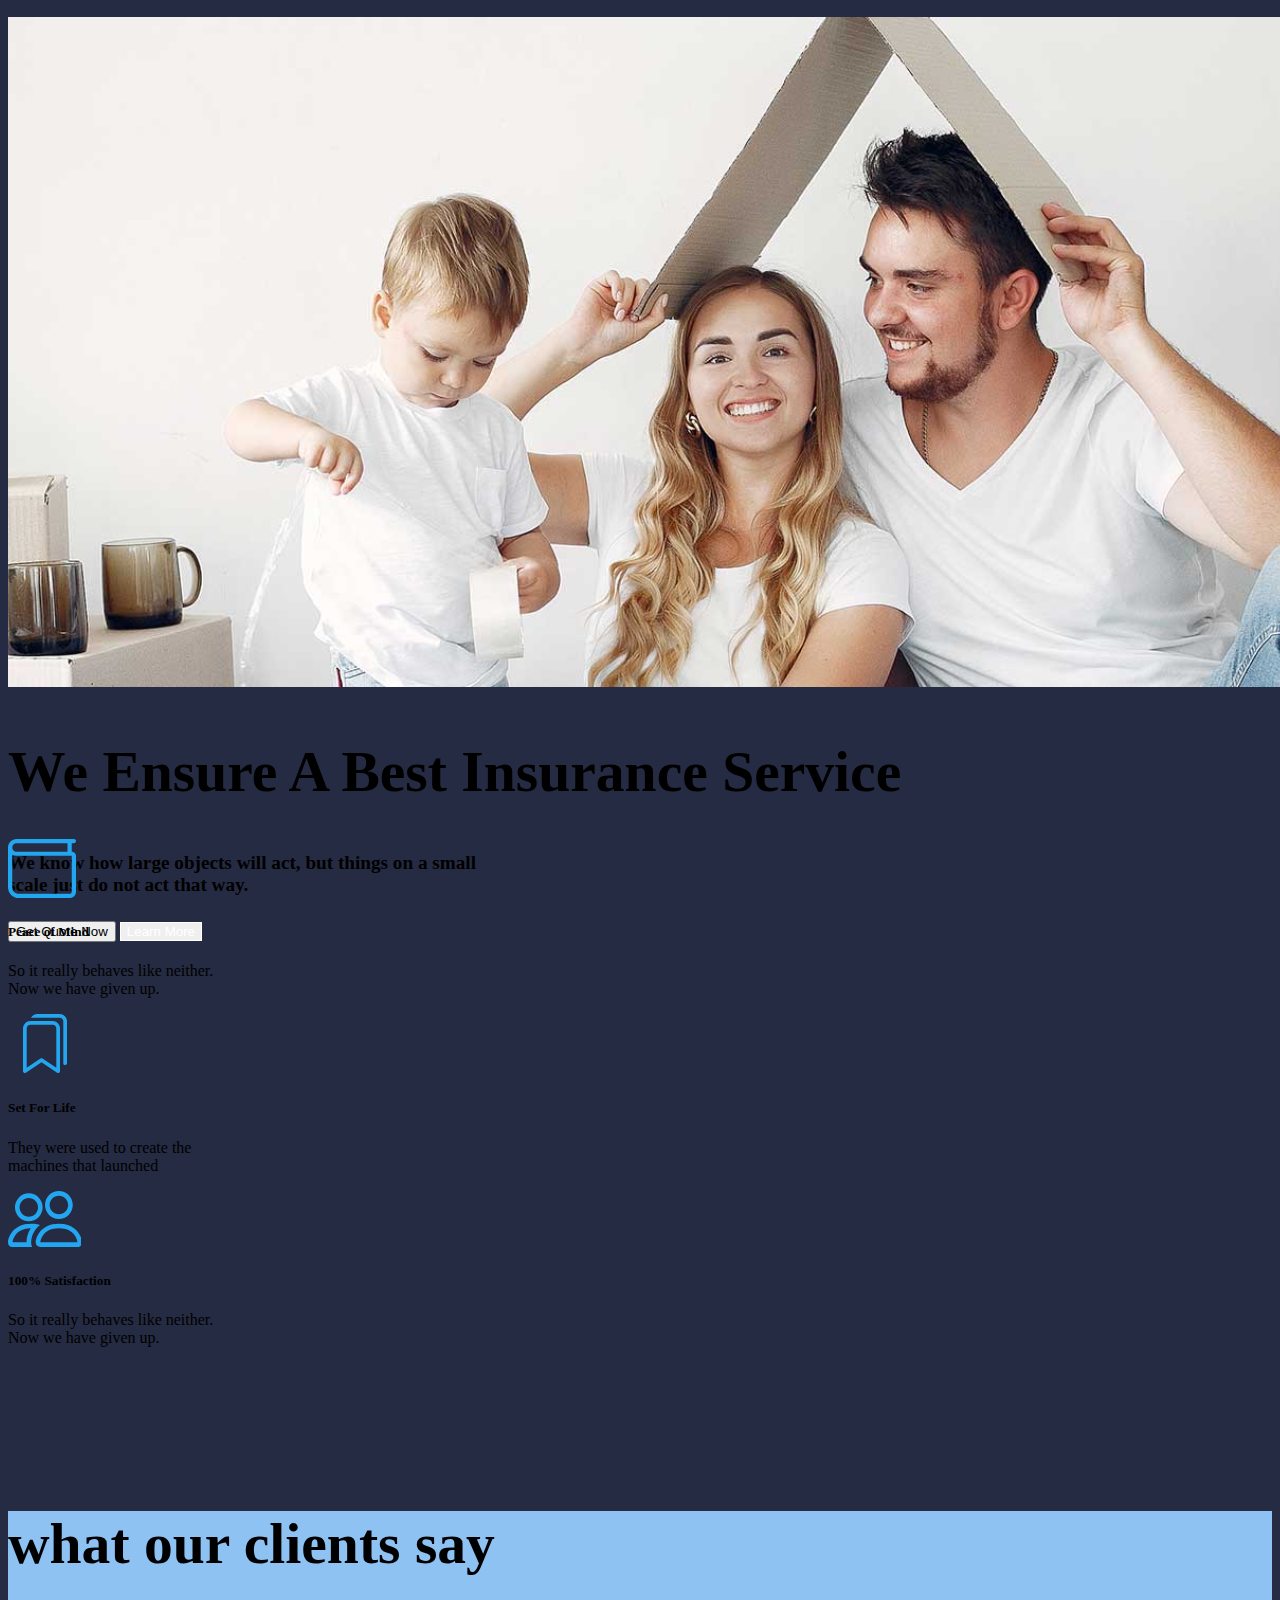
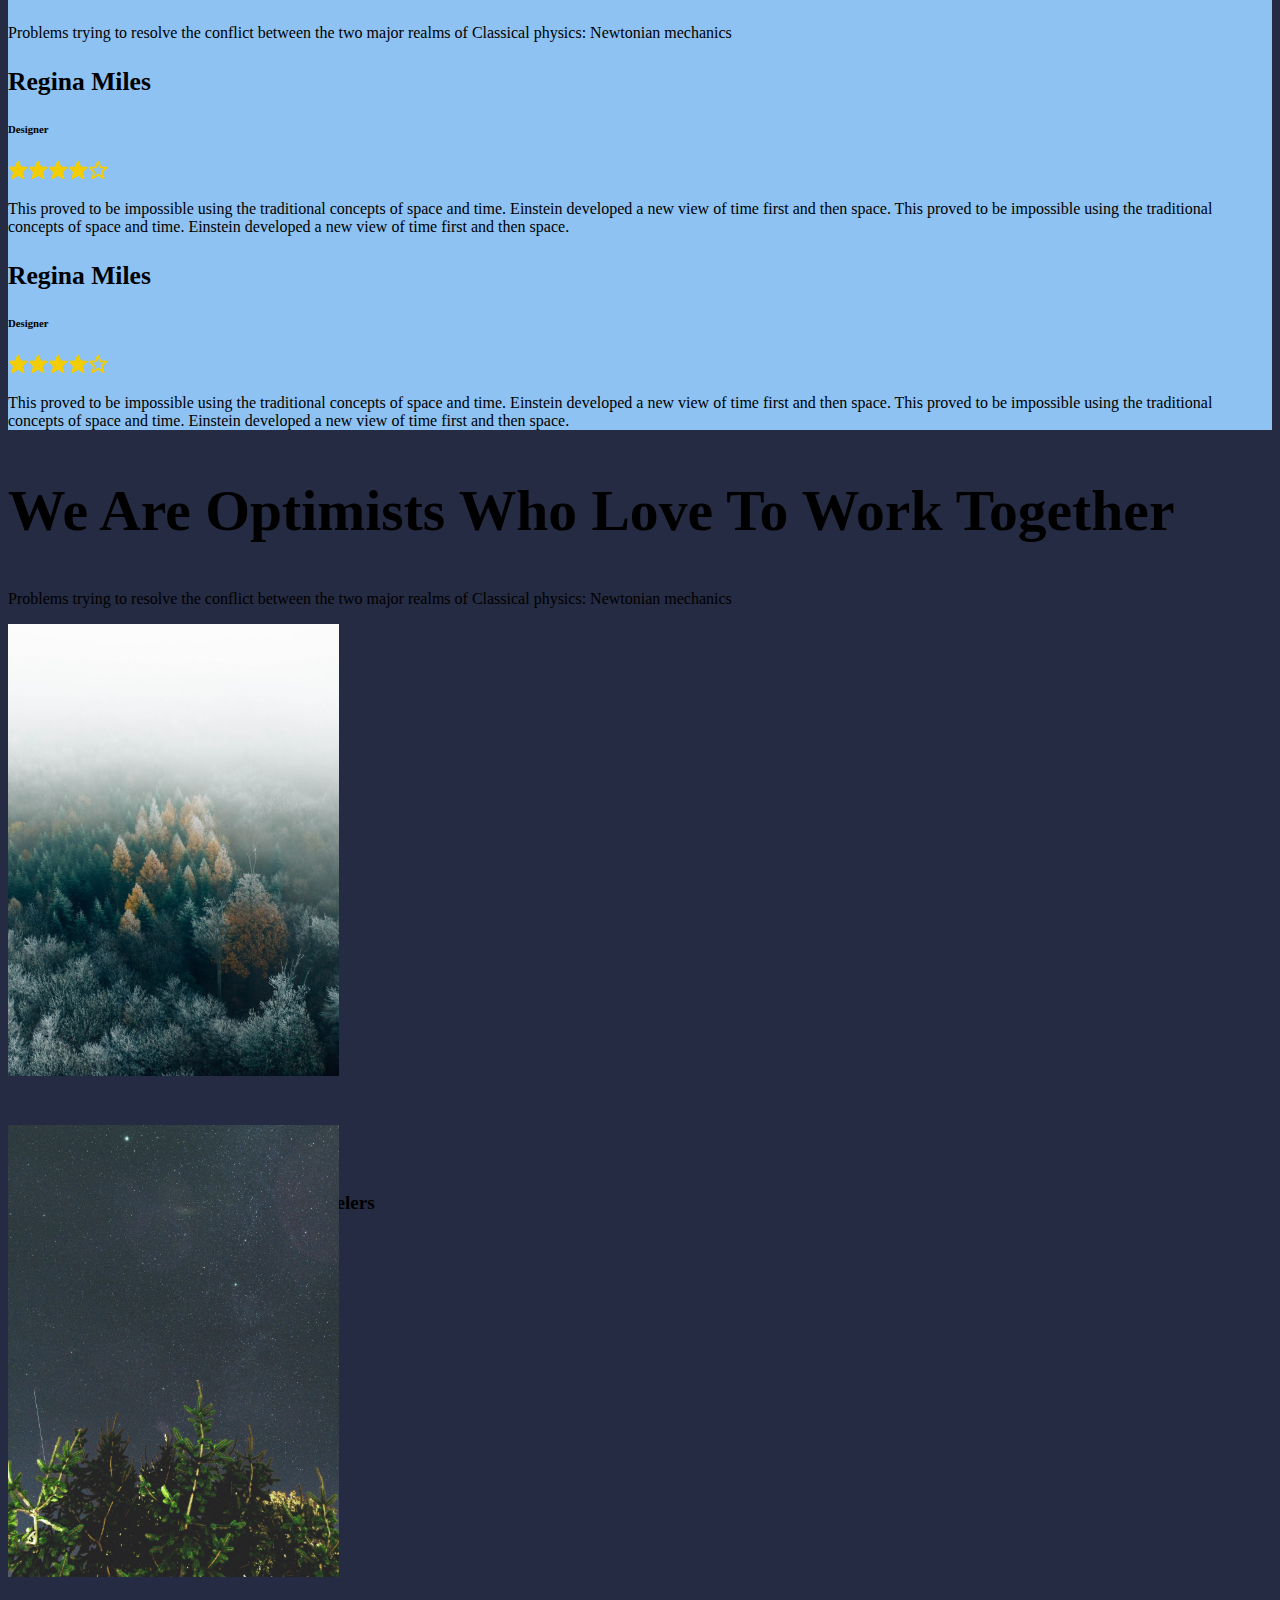
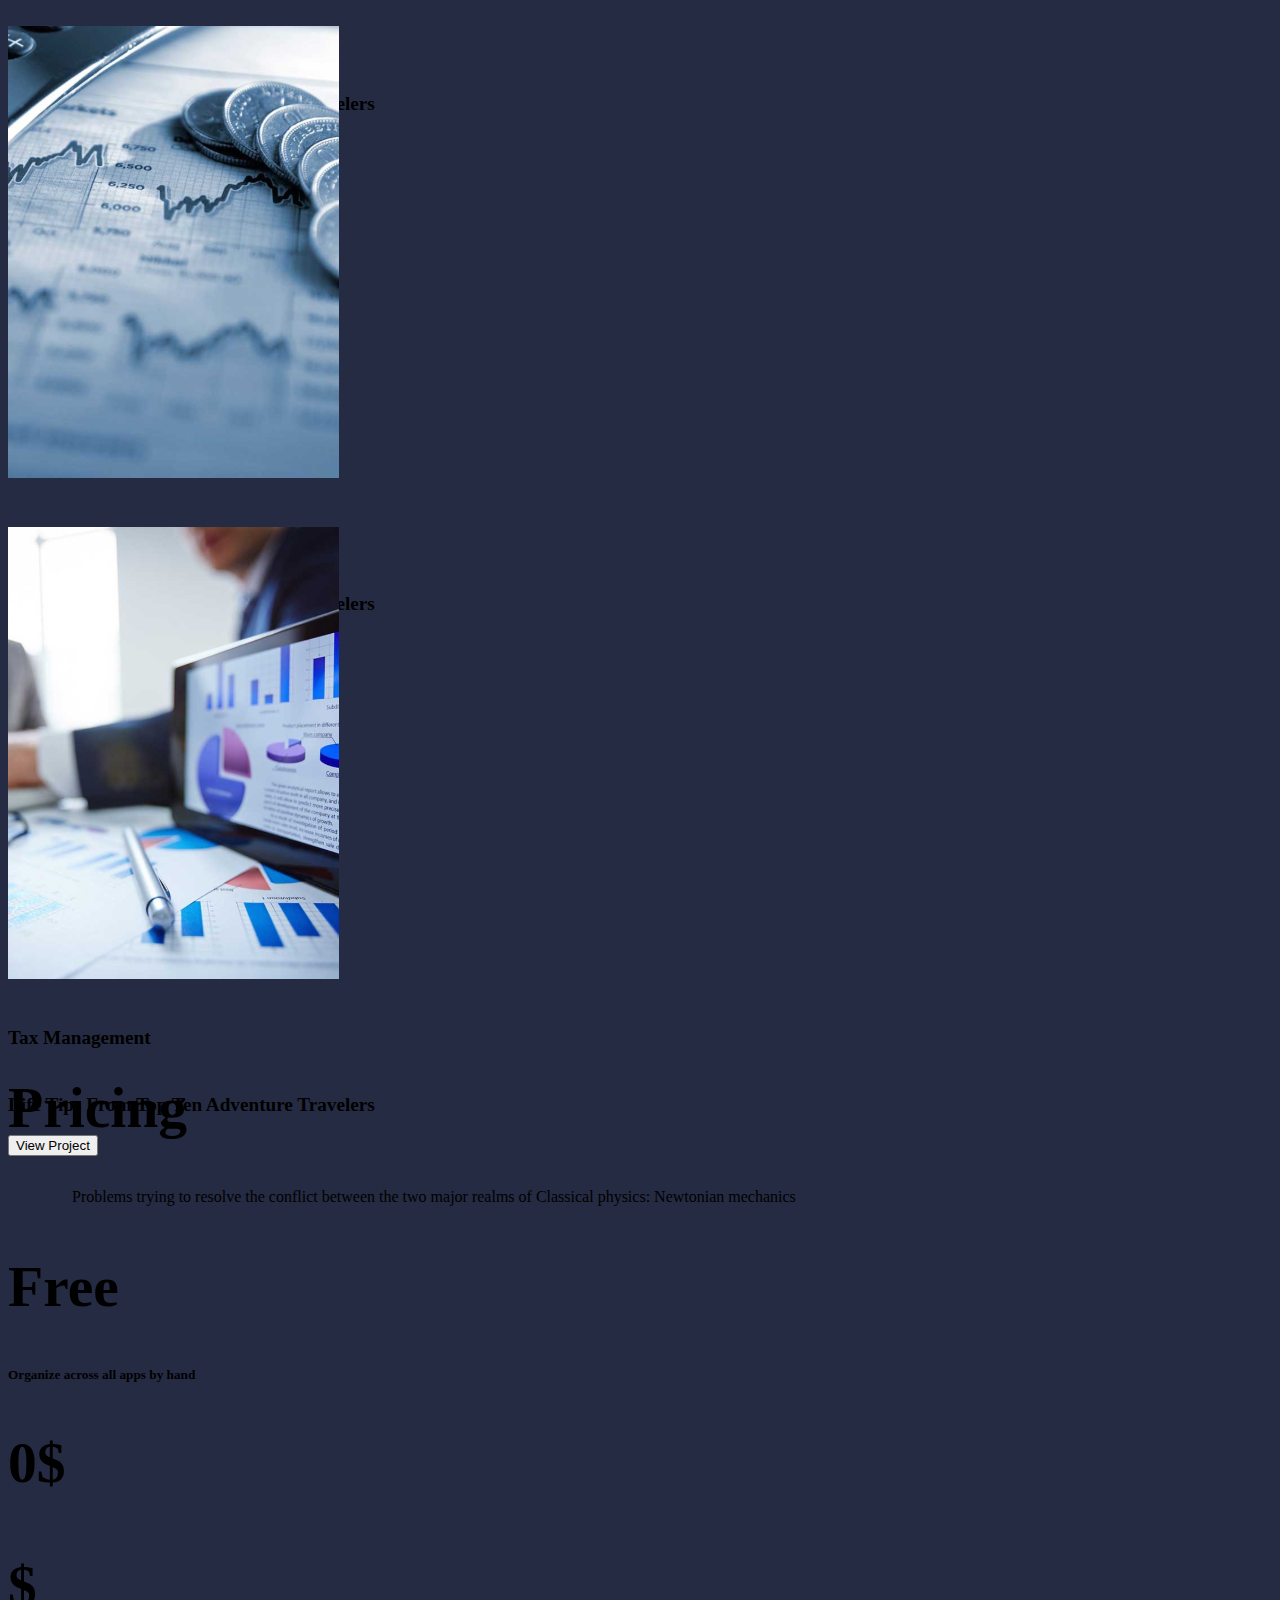
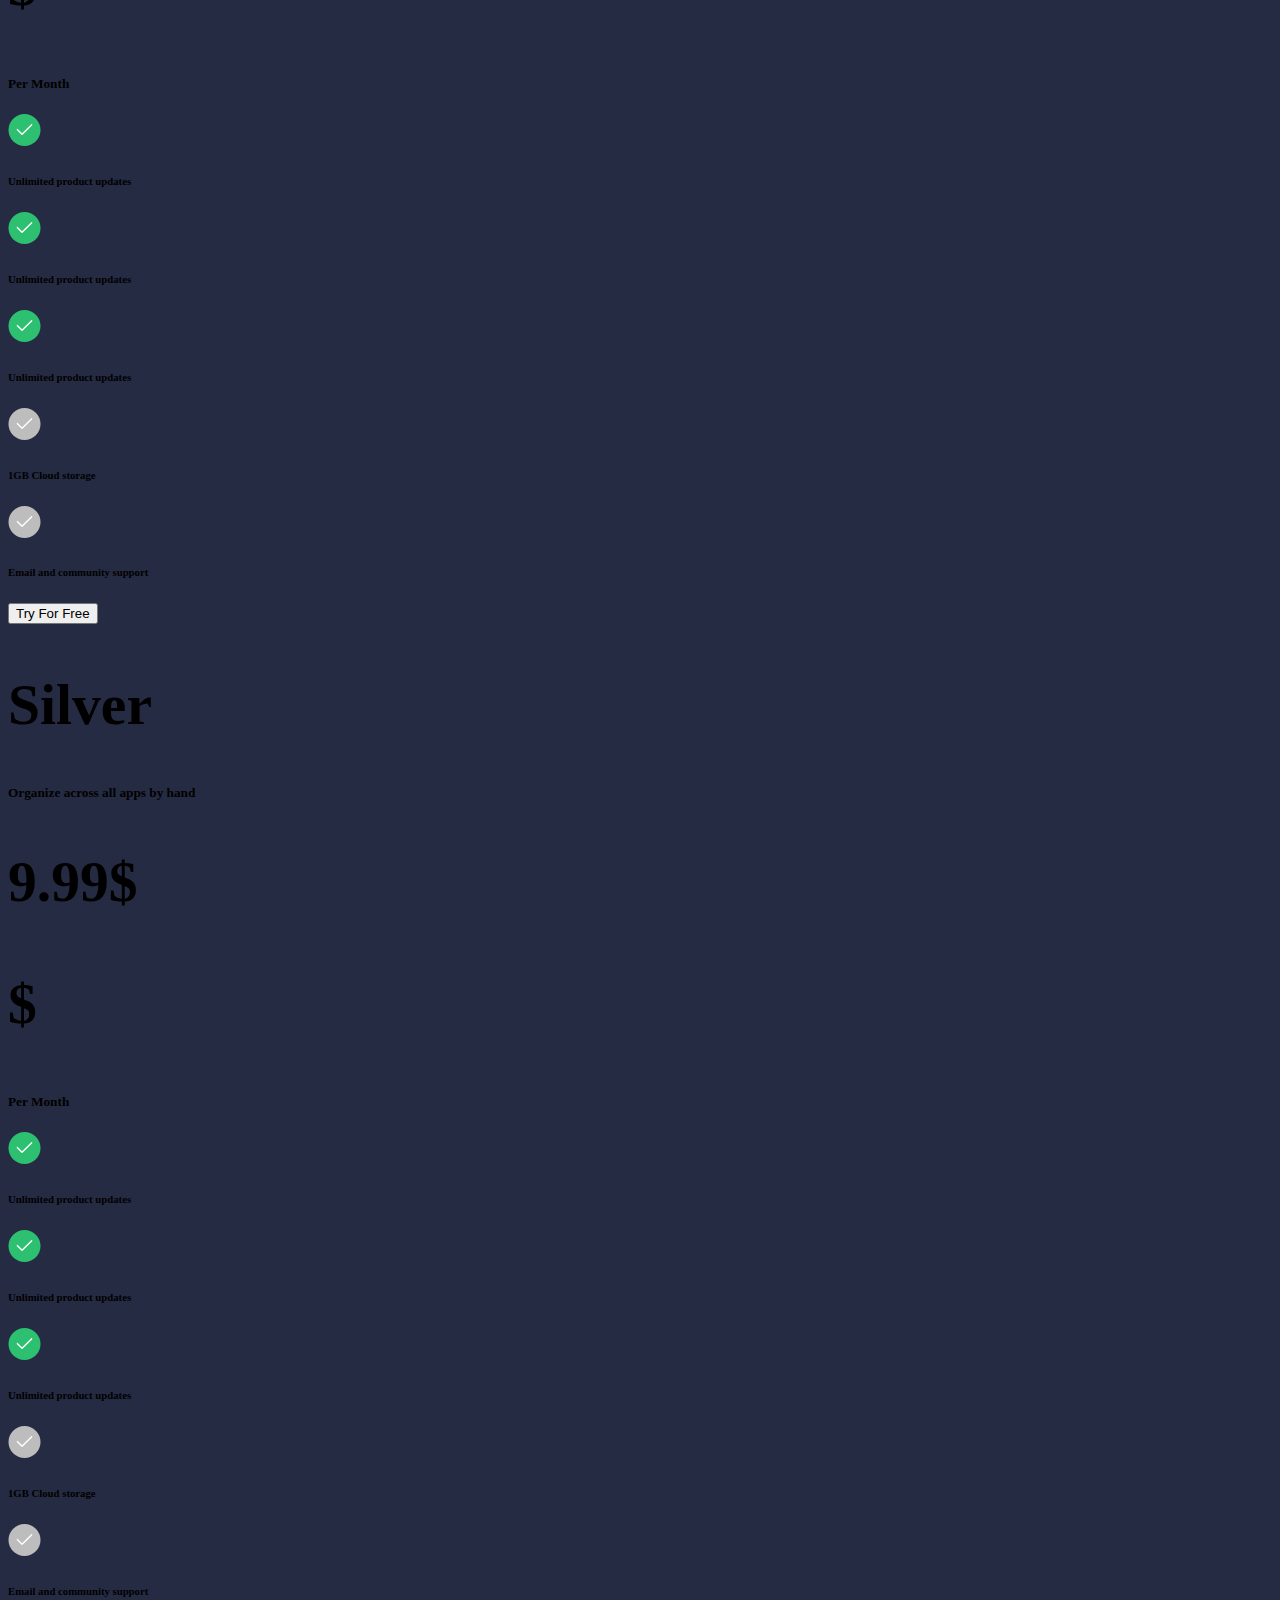
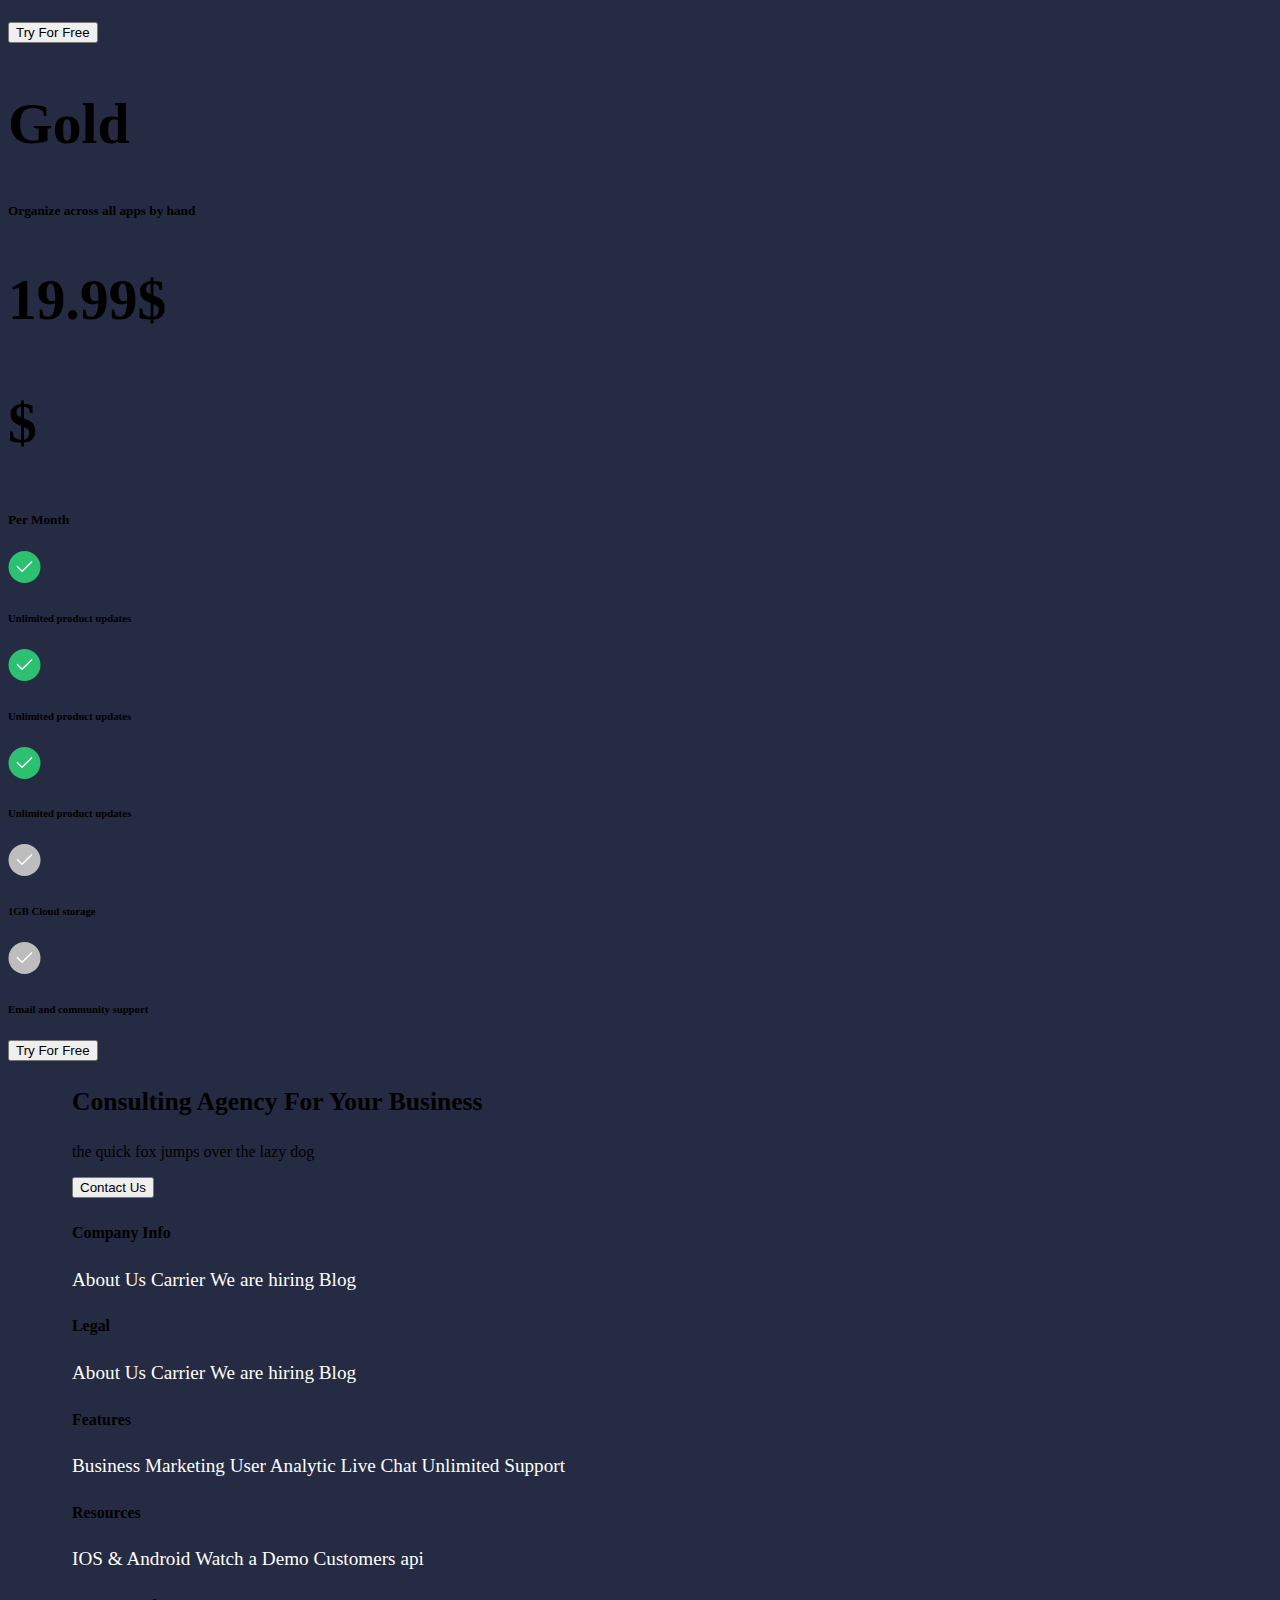
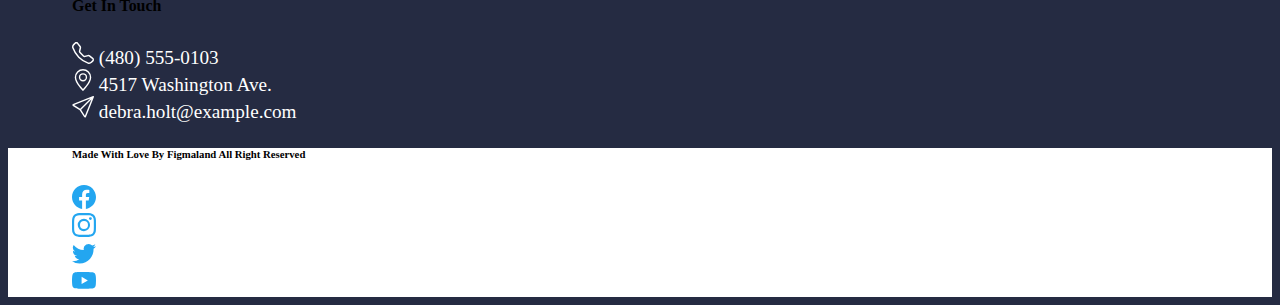
==== commit 5ce15080: "lb6" ====
--- a/index.html
+++ b/index.html
@@ -5,92 +5,122 @@
     <meta http-equiv="X-UA-Compatible" content="IE=edge">
     <meta name="viewport" content="width=device-width, initial-scale=1.0">
     <link href="https://cdn.jsdelivr.net/npm/bootstrap@5.3.0-alpha3/dist/css/bootstrap.min.css" rel="stylesheet" integrity="sha384-KK94CHFLLe+nY2dmCWGMq91rCGa5gtU4mk92HdvYe+M/SXH301p5ILy+dN9+nJOZ" crossorigin="anonymous">
+    <link rel="stylesheet" href="https://cdnjs.cloudflare.com/ajax/libs/animate.css/4.1.1/animate.min.css" />
     <link rel="stylesheet" href="style.css">
     <title>BrandName</title>
 </head>
-<body class="text-white overflow-x-hidden">
-    <header class="header  ">
-        <div class="container text-center container_background-color_dark pb-5" >
-            <div class="row pt-3 vh-75">
-                <div class="col-sm-12">
-                    <h1 class="ps-2 text-start">BrandName</h1>
-                    <ul class="list-unstyled fw-medium fs-1">
-                        <li class="pb-5"><a href="" class="">Home</a></li>
-                        <li class="pb-5"><a href="" class="">Product</a></li>
-                        <li class="pb-5"><a href="" class="">Pricing</a></li>
-                        <li class="pb-5"><a href="" class="">Contact</a></li>
+<body class="text-white">
+    <header class="header position-relative z-1">
+        <div class="container-fluid text-center p-3 px-lg-5" >
+            <div class="row">
+                <div class="col-sm-12 d-lg-flex justify-content-lg-between">
+                    <h1 class="pb-5 ps-2 text-start pe-lg-5 pt-lg-1 animate__animated animate__bounce">BrandName</h1>
+                    <ul class="list-unstyled fw-medium fs-1 d-lg-flex fs-lg col-auto me-auto pt-lg-1 ">
+                        <li class="pb-5 pe-lg-3"><a href="" class="">Home</a></li>
+                        <li class="pb-5 pe-lg-3"><a href="" class="">Product</a></li>
+                        <li class="pb-5 pe-lg-3"><a href="" class="">Pricing</a></li>
+                        <li class="pb-5 pe-lg-3"><a href="" class="">Contact</a></li>
                     </ul>
+                    <nav class="d-none d-lg-inline-flex justify-content-lg-between align-items-lg-baseline">
+                        <a href="" class="me-3">
+                            <div class="fw-medium fs-lg">Login</div>
+                        </a>
+                        <button type="button" class="fw-medium fs-lg btn btn-primary">Become a member <svg xmlns="http://www.w3.org/2000/svg" width="16" height="16" fill="currentColor" class="bi bi-arrow-right" viewBox="0 0 16 16">
+                            <path fill-rule="evenodd" d="M1 8a.5.5 0 0 1 .5-.5h11.793l-3.147-3.146a.5.5 0 0 1 .708-.708l4 4a.5.5 0 0 1 0 .708l-4 4a.5.5 0 0 1-.708-.708L13.293 8.5H1.5A.5.5 0 0 1 1 8z"/>
+                            </svg></button>
+                    </nav>
                 </div>
             </div>
         </div>
     </header>
     <section class="hero">
-        <div class="container text-center pb-5 ">
-            <div class="row pt-5 vh-75">
+        <div class="container-fluid m-0 px-0 overflow-visible ">
+            <div class="row">
+                <div class="col-sm-12 overflow-hidden">
+                    <img src="./img/herocover.svg" alt="" class=" object-fit-cover object-fit-lg-contain vh-100 w-100 opacity-50" alt="">
+                    <div class="position-relative bottom-75 mb-5 text-center px-4 h text-lg-start mb-lg-0 ms-lg-5 px-lg-2">
+                        <h2 class="fw-bold pb-4 w-50 mx-auto mx-lg-0 h1" >
+                            We Ensure A Best Insurance Service
+                        </h2>
+                        <h4 class="fw-medium fs-5 pb-4 w-50 mx-auto mx-lg-0 fs-lg pe-lg-5">We know how large 
+                            objects will act, but things 
+                            on a small scale just do
+                            not act that way.</h4>    
+                        <div class="d-flex flex-column align-items-center d-lg-block">
+                                <button type="button" class="btn btn-primary mb-3 rounded-pill mb-lg-0 me-lg-2 p-lg-2 px-lg-4">Get Quote Now</button>
+                                <button type="button" class="btn btn-outline-primary rounded-pill p-lg32 p-lg-2 px-lg-3 btn btn-lg-outline-white">Learn More</button>
+                        </div>
+                    </div>
+                </div>
+            </div>
+        </div>
+
+    </section>
+    <section class="features">
+        <div class="container text-center p-5 p-lg-0">
+            <div class="row align-middle ">
+                <div class="col-sm-12 d-lg-flex align-items-lg-center">
+                    <div class="pb-5 col-lg-4 pb-lg-0">
+                        <img src="./img/icon 1.svg" alt="" class="pb-3">
+                        <div>                        
+                            <h5>Peace of Mind</h5>
+                            <p>
+                                So it really behaves like neither. <br> 
+                                Now we have given up. 
+                            </p>
+                        </div>
+
+                    </div>
+                    <div class=" pb-5 col-lg-4 pb-lg-0">
+                        <img src="./img/icon2.svg" alt="" class="pb-3"> 
+                        <div>
+                            <h5 class="">
+                                Set For Life
+                            </h5>
+                            <p>
+                                They were used to create the <br>
+                                machines that launched  
+                            </p>   
+                        </div>
+
+                    </div>
+                    <div class= " col-lg-4">
+                        <img src="./img/icon3.svg" alt="" class="pb-3">
+                        <div class="">                        
+                            <h5 class="pt-1">100% Satisfaction</h5>
+                            <p>
+                                So it really behaves like neither. <br> 
+                                Now we have given up. 
+                            </p>
+                        </div>
+                    </div>
+                </div>
+            </div>
+        </div>
+    </section>
+    <section class="reviews">
+        <div class="container container-lg text-center p-5 px-2">
+            <div class="row pb-3">
                 <div class="col-sm-12">
-                    <h2 class="fs-1 fw-bold pb-4">
-                        We Ensure A <br> Best Insurance <br> Service
+                    <h2 class=" fw-bold pb-2 h1 text-capitalize">
+                        what our clients say
                     </h2>
-                    <h4 class="fw-medium fs-5 pb-3">We know how large <br>
-                        objects will act, but things <br>
-                        on a small scale just do <br>
-                        not act that way.</h4>    
-                    <div class="d-flex flex-column align-items-center">
-                            <button type="button" class="btn btn-primary mb-2 rounded-pill">Get Quote Now</button>
-                            <button type="button" class="btn btn-outline-primary rounded-pill">Learn More</button>
-                    </div>
-                    
-                </div>
-            </div>
-        </div>
-
-    </section>
-    <section class="features vertical-align">
-        <div class="container text-center ">
-            <div class="row align-middle vh-100 ">
-                <div class="col-sm-4">
-                    <img src="./img/icon 1.svg" alt="" class="pb-3">
-                    <h5>Peace of Mind</h5>
-                    <p>So it really behaves like neither. <br> 
-                        Now we have given up. </p>
-                </div>
-                <div class="col-sm-4">
-                    <img src="./img/icon2.svg" alt="" class="pb-3"> 
-                    <h5>Set For Life</h5>
-                    <p>They were used to create the <br>
-                        machines that launched  </p>   
-                </div>
-                <div class="col-sm-4">
-                    <img src="./img/icon3.svg" alt="" class="pb-3">
-                    <h5>100% Satisfaction</h5>
-                    <p>So it really behaves like neither. <br> 
-                        Now we have given up. </p>
-                </div>
-            </div>
-        </div>
-    </section>
-    <section class="reviews">
-        <div class="container text-center p-5 px-2">
-            <div class="row pb-4">
-                <div class="col-sm-12">
-                    <h2 class="fs-1 fw-bold">What <br>
-                        Clients Say</h2>
-                        <p class="fs-6">Problems trying to resolve <br>
-                            the conflict between the two major <br>
-                            realms of Classical physics: <br>
+                        <p class="fs-6 w-50 mx-auto">Problems trying to resolve 
+                            the conflict between the two major 
+                            realms of Classical physics:
                             Newtonian mechanics </p>
                 </div>
             </div>
-            <div class="row text-black ">
-                <div class="col-sm-6 bg-white w-75 p-4 text-start mx-auto mb-4">
+            <div class="row text-black px-5 mb-5 d-lg-flex justify-content-lg-around px-lg-0">
+                <div class="col-sm-12 bg-white py-4 px-5 text-start mb-4 mb-lg-0 col-lg-5 py-lg-5">
                     <div>
-                        <h3>Regina Miles</h3>
-                        <h6 class="pb-2">Designer</h6>
-                    </div>
-                    <div class="pb-3">
+                        <h3 class="h2">Regina Miles</h3>
+                        <h6>Designer</h6>
+                    </div>
+                    <div class="py-3">
                         <img src="./img/star.svg" alt=""><img src="./img/star.svg" alt=""><img src="./img/star.svg" alt=""><img src="./img/star.svg" alt=""><img src="./img/outlinestar.svg" alt="">
                     </div>
-                    <p>This proved to be 
+                    <p class="pe-4 pe-lg-0">This proved to be 
                         impossible using the 
                         traditional concepts 
                         of space and time. Einstein 
@@ -103,38 +133,35 @@
                         developed a new view 
                         of time first and then space.</p>
                 </div>
-                <div class="col-sm-6">
-                    <div class="row text-black ">
-                        <div class="col-sm-6 bg-white w-75 p-4 text-start mx-auto mb-5">
-                            <div>
-                                <h3>Regina Miles</h3>
-                                <h6 class="pb-2">Designer</h6>
-                            </div>
-                            <div class="pb-3">
-                                <img src="./img/star.svg" alt=""><img src="./img/star.svg" alt=""><img src="./img/star.svg" alt=""><img src="./img/star.svg" alt=""><img src="./img/outlinestar.svg" alt="">
-                            </div>
-                            <p>This proved to be 
-                                impossible using the    
-                                traditional concepts 
-                                of space and time. Einstein 
-                                developed a new view 
-                                of time first and then 
-                                space. This proved to be 
-                                impossible using the 
-                                traditional concepts 
-                                of space and time. Einstein 
-                                developed a new view 
-                                of time first and then space.</p>
-                        </div>
-                </div>
-            </div>
-        </div>
-    </section>
-    <section class="industry pb-5">
-        <div class="container text-center">
+                <div class="col-sm-12 bg-white p-4 px-5 text-start col-lg-5 py-lg-5">
+                    <div>
+                        <h3 class="h2">Regina Miles</h3>
+                        <h6 >Designer</h6>
+                    </div>
+                    <div class="py-3">
+                        <img src="./img/star.svg" alt=""><img src="./img/star.svg" alt=""><img src="./img/star.svg" alt=""><img src="./img/star.svg" alt=""><img src="./img/outlinestar.svg" alt="">
+                    </div>
+                    <p class="pe-4 pe-lg-0">This proved to be 
+                        impossible using the    
+                        traditional concepts 
+                        of space and time. Einstein 
+                        developed a new view 
+                        of time first and then 
+                        space. This proved to be 
+                        impossible using the 
+                        traditional concepts 
+                        of space and time. Einstein 
+                        developed a new view 
+                        of time first and then space.</p>
+                </div>
+            </div>
+        </div>
+    </section>
+    <section class="industry">
+        <div class="container-fluid text-center pt-5">
             <div class="row">
-                <div class="col-sm-12 mx-auto p-5">
-                    <h2 class="px-5 pb-3 fs-1">We Are
+                <div class="col-sm-12 p-5">
+                    <h2 class="px-5 pb-3 h1">We Are
                         Optimists 
                         Who Love 
                         To Work 
@@ -148,63 +175,52 @@
                     </p>
                 </div>
             </div>
-            <div class="row">
-                <div class="col-sm-3 text-start text-bottom">
-                    <div class="">
-                        <img src="./img/bg1.svg" alt="" class="w-100 px-5 pb-3">
-                        <div class="px-6 d-block position-relative bottom h">    
-                            <h6>Tax Management</h6>
-                            <h3>Life Tips From Top Ten 
+            <div class="row px-4 px-lg-0 pb-5">
+                <div class="col-sm-12 text-start text-bottom d-lg-flex">
+                    <div class="pb-4 pb-lg-0 px-2 col-lg-3">
+                        <img src="./img/bg1.svg" alt="" class="w-100">
+                        <div class="px-5 px-lg-3 d-block position-relative mt-3 bottom h">    
+                            <h6 class="fs-lg">Tax Management</h6>
+                            <h3 class="fs-lg">Life Tips From Top Ten 
                                 Adventure Travelers</h3>
                             <button type="button" class="btn btn-primary rounded-pill p-2 px-5">View Project</button>
                         </div>
                     </div>
-
-                </div>
-                <div class="col-sm-3 text-start text-bottom">
-                    <div class="">
-                        <img src="./img/bg2.svg" alt="" class="w-100 px-5 py-3">
-                        <div class="px-6 d-block position-relative bottom h">
-                            <h6>Tax Management</h6>
-                            <h3>Life Tips From Top Ten 
+                    <div class="pb-4 pb-lg-0 px-2 col-lg-3">
+                        <img src="./img/bg2.svg" alt="" class="w-100">
+                        <div class="px-5 px-lg-3 d-block position-relative mt-3 bottom h">
+                            <h6 class="fs-lg">Tax Management</h6>
+                            <h3 class="fs-lg">Life Tips From Top Ten 
                                 Adventure Travelers</h3>
                             <button type="button" class="btn btn-primary rounded-pill p-2 px-5">View Project</button>
                         </div>
                     </div>
-
-                </div>
-                <div class="col-sm-3 text-start text-bottom">
-                    <div class="">
-                        <img src="./img/bg3.svg" alt="" class="w-100 px-5 py-3">
-                        <div class="px-6 d-block position-relative bottom mx-auto h">
-                            <h6>Tax Management</h6>
-                            <h3>Life Tips From Top Ten 
+                    <div class="pb-4 pb-lg-0 px-2 col-lg-3">
+                        <img src="./img/bg3.svg" alt="" class="w-100">
+                        <div class="px-5 px-lg-3 d-block position-relative mt-3 bottom h">
+                            <h6 class="fs-lg">Tax Management</h6>
+                            <h3 class="fs-lg">Life Tips From Top Ten 
                                 Adventure Travelers</h3>
                             <button type="button" class="btn btn-primary rounded-pill p-2 px-5">View Project</button>
                         </div>
                     </div>
-
-                </div>
-                <div class="col-sm-3 text-start text-bottom">
-                    <div class="">
-                        <img src="./img/bg4.svg" alt="" class="w-100 px-5 py-3 opacity-50">
-                        <div class="px-6 d-block position-relative bottom h">
-                            <h6>Tax Management</h6>
-                            <h3>Life Tips From Top Ten 
+                    <div class="px-2 col-lg-3">
+                        <img src="./img/bg4.svg" alt="" class="w-100 opacity-50">
+                        <div class="px-5 px-lg-3 d-block position-relative mt-3 bottom h">
+                            <h6 class="fs-lg">Tax Management</h6>
+                            <h3 class="fs-lg">Life Tips From Top Ten 
                                 Adventure Travelers</h3>
                             <button type="button" class="btn btn-primary rounded-pill p-2 px-5">View Project</button>
                         </div>
                     </div>
-
-                </div>
-                
+                </div>
             </div>
         </div>
     </section>
     <section class="pricing">
         <div class="container text-center py-5">
             <div class="row">
-                <h2 class="fs-1 pb-1">Pricing</h2>
+                <h2 class="pb-1 h1">Pricing</h2>
                 <p class="px-6">Problems trying to resolve 
                     the conflict between the two major 
                     realms of Classical physics: 
@@ -212,199 +228,206 @@
                 </p>
             </div>
         
-            <div class="row">
-                <div class="col-sm-4 p-5 pb-3 text-black ">
-                    <div class="bg-white p-5 rounded border border-info-subtle">
-                        <h3 class="fs-1 fw-bold text-uppercase">Free</h3>
+            <div class="row px-lg-5">
+                <div class="col-sm-12 col-lg-12 p-5 px-lg-0 pb-3 text-black d-lg-flex flex-lg-row gap-3">
+                    <div class="bg-white p-5 mb-5 mb-lg-0 rounded border border-info-subtle col-lg">
+                        <h2 class="fs-1 fw-bold text-uppercase">Free</h2>
                         <h5 class="px py-4 text-secondary">Organize across all 
                             apps by hand
                         </h5>
-                        <div class="d-flex justify-content-center">
-                            <h2 class="fs-0 text-primary pe-2 fw-bold pb-5 ">0</h2>
-                            <div class="text-start">
-                                <h3 class="fs-5 fw-bold text-primary m-0 pb-1">$</h3>
+                        <div class="d-flex justify-content-center flex-lg-column pb-lg-5">
+                            <h2 class="fs-0 text-primary pe-2 fw-bold pb-5 p-lg-0">0<span class="d-none d-lg-inline">$</span></h2>
+                            <div class="text-start text-lg-center">
+                                <h3 class="fs-5 fw-bold text-primary pb-1 d-lg-none">$</h3>
                                 <h5 class="fs-5 text-info fw-normal">Per Month</h5>
                             </div>
                         </div>
+                        <div class="text-start d-lg-flex flex-lg-column-reverse ">
+                            <div class="pt-lg-3">
+                                <div class="d-flex flex-row pb-3">
+                                    <img src="./img/checkmark.svg" alt="" class="pe-3">
+                                    <h6>Unlimited product updates</h6>
+                                </div>
+                                <div class="d-flex flex-row pb-3">
+                                    <img src="./img/checkmark.svg" alt="" class="pe-3">
+                                    <h6>Unlimited product updates</h6>
+                                </div>
+                                <div class="d-flex flex-row pb-3">
+                                    <img src="./img/checkmark.svg" alt="" class="pe-3">
+                                    <h6>Unlimited product updates</h6>
+                                </div>
+                                <div class="d-flex flex-row pb-3">
+                                    <img src="./img/checkmark_gray.svg" alt="" class="pe-3">
+                                    <h6>1GB  Cloud storage</h6>
+                                </div>
+                                <div class="d-flex flex-row pb-5">
+                                    <img src="./img/checkmark_gray.svg" alt="" class="pe-3">
+                                    <h6>
+                                        Email and community 
+                                        support
+                                    </h6>
+                                </div>
+                            </div>
+                            <button class="btn btn-primary rounded py-3 w-100 fw-bold mb-lg-4"type='button'>Try For Free</button>
+                        </div>
+                    </div>
+                    <div class="bg-white p-5 mb-5 mb-lg-0 rounded border border-info-subtle col-lg">
+                        <h2 class="fs-1 fw-bold text-uppercase">Silver</h2>
+                        <h5 class="py-4 text-secondary">Organize across all 
+                            apps by hand
+                        </h5>
+                        <div class="d-flex justify-content-center flex-lg-column pb-lg-5">
+                            <h2 class="fs-0 text-primary pe-2 fw-bold pb-5 p-lg-0">9.99<span class="d-none d-lg-inline">$</span></h2>
+                            <div class="text-start text-lg-center">
+                                <h3 class="fs-5 fw-bold text-primary pb-1 d-lg-none">$</h3>
+                                <h5 class="fs-5 text-info fw-normal">Per Month</h5>
+                            </div>
+                        </div>
                         <div class="text-start">
-                            <div class="d-flex flex-row pb-3">
-                                <img src="./img/checkmark.svg" alt="" class="pe-3">
-                                <h6>Unlimited product updates</h6>
-                            </div>
-                            <div class="d-flex flex-row pb-3">
-                                <img src="./img/checkmark.svg" alt="" class="pe-3">
-                                <h6>Unlimited product updates</h6>
-                            </div>
-                            <div class="d-flex flex-row pb-3">
-                                <img src="./img/checkmark.svg" alt="" class="pe-3">
-                                <h6>Unlimited product updates</h6>
-                            </div>
-                            <div class="d-flex flex-row pb-3">
-                                <img src="./img/checkmark_gray.svg" alt="" class="pe-3">
-                                <h6>1GB  Cloud storage</h6>
-                            </div>
-                            <div class="d-flex flex-row pb-5">
-                                <img src="./img/checkmark_gray.svg" alt="" class="pe-3">
-                                <h6>
-                                    Email and community 
-                                    support
-                                </h6>
-                            </div>
-                            <button class="btn btn-primary rounded py-3 w-100 fw-bold"type='button'>Try For Free</button>
-                        </div>
-                    </div>
-                </div>
-                <div class="col-sm-4 p-5 pb-3 text-black ">
-                    <div class="bg-white p-5 rounded border border-info-subtle">
-                        <h3 class="fs-1 fw-bold text-uppercase">silver</h3>
+                            <div class="text-start d-lg-flex flex-lg-column-reverse">
+                                <div class="pt-lg-3">
+                                    <div class="d-flex flex-row pb-3">
+                                        <img src="./img/checkmark.svg" alt="" class="pe-3">
+                                        <h6>Unlimited product updates</h6>
+                                    </div>
+                                    <div class="d-flex flex-row pb-3">
+                                        <img src="./img/checkmark.svg" alt="" class="pe-3">
+                                        <h6>Unlimited product updates</h6>
+                                    </div>
+                                    <div class="d-flex flex-row pb-3">
+                                        <img src="./img/checkmark.svg" alt="" class="pe-3">
+                                        <h6>Unlimited product updates</h6>
+                                    </div>
+                                    <div class="d-flex flex-row pb-3">
+                                        <img src="./img/checkmark_gray.svg" alt="" class="pe-3">
+                                        <h6>1GB  Cloud storage</h6>
+                                    </div>
+                                    <div class="d-flex flex-row pb-5">
+                                        <img src="./img/checkmark_gray.svg" alt="" class="pe-3">
+                                        <h6>
+                                            Email and community 
+                                            support
+                                        </h6>
+                                    </div>
+                                </div>
+                                <button class="btn btn-primary rounded py-3 w-100 fw-bold mb-lg-4"type='button'>Try For Free</button>
+                            </div>
+                        </div>
+                    </div>
+                    <div class=" bg-white p-5 mb-5 mb-lg-0 rounded border border-info-subtle col-lg">
+                        <h2 class="fs-1 fw-bold text-uppercase">Gold</h2>
                         <h5 class="px py-4 text-secondary">Organize across all 
                             apps by hand
                         </h5>
-                        <div class="d-flex justify-content-center">
-                            <h2 class="fs-0 text-primary pe-2 fw-bold pb-5 ">9.99</h2>
-                            <div class="text-start">
-                                <h3 class="fs-5 fw-bold text-primary m-0 pb-1">$</h3>
+                        <div class="d-flex justify-content-center flex-lg-column pb-lg-5">
+                            <h2 class="fs-0 text-primary pe-2 fw-bold pb-5 p-lg-0">19.99<span class="d-none d-lg-inline">$</span></h2>
+                            <div class="text-start text-lg-center">
+                                <h3 class="fs-5 fw-bold text-primary pb-1 d-lg-none">$</h3>
                                 <h5 class="fs-5 text-info fw-normal">Per Month</h5>
                             </div>
                         </div>
-                        <div class="text-start">
-                            <div class="d-flex flex-row pb-3">
-                                <img src="./img/checkmark.svg" alt="" class="pe-3">
-                                <h6>Unlimited product updates</h6>
-                            </div>
-                            <div class="d-flex flex-row pb-3">
-                                <img src="./img/checkmark.svg" alt="" class="pe-3">
-                                <h6>Unlimited product updates</h6>
-                            </div>
-                            <div class="d-flex flex-row pb-3">
-                                <img src="./img/checkmark.svg" alt="" class="pe-3">
-                                <h6>Unlimited product updates</h6>
-                            </div>
-                            <div class="d-flex flex-row pb-3">
-                                <img src="./img/checkmark_gray.svg" alt="" class="pe-3">
-                                <h6>1GB  Cloud storage</h6>
-                            </div>
-                            <div class="d-flex flex-row pb-5">
-                                <img src="./img/checkmark_gray.svg" alt="" class="pe-3">
-                                <h6>
-                                    Email and community 
-                                    support
-                                </h6>
-                            </div>
-                            <button class="btn btn-primary rounded py-3 w-100 fw-bold"type='button'>Try For Free</button>
-                        </div>
-                    </div>
-                </div>
-                <div class="col-sm-4 p-5 text-black ">
-                    <div class="bg-white p-5 rounded border border-info-subtle">
-                        <h3 class="fs-1 fw-bold text-uppercase">gold</h3>
-                        <h5 class="px py-4 text-secondary">Organize across all 
-                            apps by hand
-                        </h5>
-                        <div class="d-flex justify-content-center">
-                            <h2 class="fs-0 text-primary pe-2 fw-bold pb-5 ">19.99</h2>
-                            <div class="text-start">
-                                <h3 class="fs-5 fw-bold text-primary m-0 pb-1">$</h3>
-                                <h5 class="fs-5 text-info fw-normal">Per Month</h5>
-                            </div>
-                        </div>
-                        <div class="text-start">
-                            <div class="d-flex flex-row pb-3">
-                                <img src="./img/checkmark.svg" alt="" class="pe-3">
-                                <h6>Unlimited product updates</h6>
-                            </div>
-                            <div class="d-flex flex-row pb-3">
-                                <img src="./img/checkmark.svg" alt="" class="pe-3">
-                                <h6>Unlimited product updates</h6>
-                            </div>
-                            <div class="d-flex flex-row pb-3">
-                                <img src="./img/checkmark.svg" alt="" class="pe-3">
-                                <h6>Unlimited product updates</h6>
-                            </div>
-                            <div class="d-flex flex-row pb-3">
-                                <img src="./img/checkmark_gray.svg" alt="" class="pe-3">
-                                <h6>1GB  Cloud storage</h6>
-                            </div>
-                            <div class="d-flex flex-row pb-5">
-                                <img src="./img/checkmark_gray.svg" alt="" class="pe-3">
-                                <h6>
-                                    Email and community 
-                                    support
-                                </h6>
-                            </div>
-                            <button class="btn btn-primary rounded py-3 w-100 fw-bold"type='button'>Try For Free</button>
-                        </div>
-                    </div>
-                </div>
-            </div>
+                        <div class="text-start d-lg-flex flex-lg-column-reverse ">
+                            <div class="pt-lg-3">
+                                <div class="d-flex flex-row pb-3">
+                                    <img src="./img/checkmark.svg" alt="" class="pe-3">
+                                    <h6>Unlimited product updates</h6>
+                                </div>
+                                <div class="d-flex flex-row pb-3">
+                                    <img src="./img/checkmark.svg" alt="" class="pe-3">
+                                    <h6>Unlimited product updates</h6>
+                                </div>
+                                <div class="d-flex flex-row pb-3">
+                                    <img src="./img/checkmark.svg" alt="" class="pe-3">
+                                    <h6>Unlimited product updates</h6>
+                                </div>
+                                <div class="d-flex flex-row pb-3">
+                                    <img src="./img/checkmark_gray.svg" alt="" class="pe-3">
+                                    <h6>1GB  Cloud storage</h6>
+                                </div>
+                                <div class="d-flex flex-row pb-5">
+                                    <img src="./img/checkmark_gray.svg" alt="" class="pe-3">
+                                    <h6>
+                                        Email and community 
+                                        support
+                                    </h6>
+                                </div>
+                            </div>
+                            <button class="btn btn-primary rounded py-3 w-100 fw-bold mb-lg-4"type='button'>Try For Free</button>
+                       </div>
+                    </div>
+                </div>
+            </div>             
         </div>
     </section>
     <section class="consult">
-        <div class="container p-5 text-start">
+        <div class="container-fluid px-6 p-5 text-start bg-white ">
             <div class="row">
-                <div class="col-sm-12 bg-white text-black ps-5">
-                    <h3 class="fw-bold fs-1 pb-2">
-                        Consulting Agency 
-                        For Your Business
-                    </h3>
-                    <p class="fs-6 fw-medium w-50 pb-5">
-                        the quick fox jumps over 
-                        the lazy dog
-                    </p>
+                <div class="col-sm-12 text-black  d-lg-flex justify-content-lg-between align-items-lg-center">
+                    <div class="d-lg-flex justify-content-lg-center flex-lg-column">                    
+                        <h3 class="fw-bold pb-2 h1">
+                            Consulting Agency 
+                            For Your Business
+                        </h3>
+                        <p class="fs-6 fw-medium w-50 pb-5 pb-lg-0">
+                            the quick fox jumps over 
+                            the lazy dog
+                        </p>
+                    </div>
+
                     <button type="button" class="btn btn-primary rounded fw-bold p-3 px-5">Contact Us</button>
                 </div>
             </div>
         </div>
     </section>
     <footer class="footer">
-        <div class="container p-5">
-            <div class="row mt-5">
-                <div class="col-sm-12 text-white">
-                    <div class="d-flex flex-column align-items-start pb-4 ps-5 lh ">
-                        <h5 class="pb-2">Company Info</h5>
+        <div class="container-fluid align-middle">
+            <div class="row mt-5 pb-lg-5 px-6">
+                <div class="col-sm-12 px-0 text-white d-lg-flex fs-lg justify-content-lg-between">
+                    <div class="d-flex flex-column align-items-start pb-4 d-flex flex-column gap-3">
+                        <h5 class="py-2">Company Info</h5>
                         <a href="">About Us</a>
                         <a href="">Carrier</a>
                         <a href="">We are hiring</a>
                         <a href="">Blog</a>
                     </div>
-                    <div class="d-flex flex-column align-items-start pb-4 ps-5 lh">
-                        <h5 class="pb-2">Legal</h5>
+                    <div class="d-flex flex-column align-items-start pb-4 d-flex flex-column gap-3">
+                        <h5 class="py-2">Legal</h5>
                         <a href="">About Us</a>
                         <a href="">Carrier</a>
                         <a href="">We are hiring</a>
                         <a href="">Blog</a>
                     </div>
-                    <div class="d-flex flex-column align-items-start pb-4 ps-5 lh">
-                        <h5 class="pb-2">Features</h5>
+                    <div class="d-flex flex-column align-items-start pb-4 d-flex flex-column gap-3">
+                        <h5 class="py-2">Features</h5>
                         <a href="">Business Marketing</a>
                         <a href="">User Analytic</a>
                         <a href="">Live Chat</a>
                         <a href="">Unlimited Support</a>
                     </div>
-                    <div class="d-flex flex-column align-items-start pb-4 ps-5 lh ">
-                        <h5 class="pb-2">Resources</h5>
+                    <div class="d-flex flex-column align-items-start pb-4 d-flex flex-column gap-3 ">
+                        <h5 class="py-2">Resources</h5>
                         <a href="">IOS & Android</a>
                         <a href="">Watch a Demo</a>
                         <a href="">Customers</a>
-                        <a href="">API</a>
-                    </div>
-                    <div class="lh ps-5 pb-5">
-                        <h5>Get In Touch</h5>
+                        <a href="" class="text-uppercase">api</a>
+                    </div>
+                    <div class="d-flex flex-column gap-3 pb-5 pt-2 ">
+                        <h5 class="pb-lg-2">Get In Touch</h5>
                         <div>
-                             <svg xmlns="http://www.w3.org/2000/svg" width="22" height="22" fill="#23A6F0" class="bi bi-telephone" viewBox="0 0 16 16">
+                             <svg xmlns="http://www.w3.org/2000/svg" class="fill-lg-white" width="22" height="22" fill="#23A6F0" class="bi bi-telephone" viewBox="0 0 16 16">
                                 <path d="M3.654 1.328a.678.678 0 0 0-1.015-.063L1.605 2.3c-.483.484-.661 1.169-.45 1.77a17.568 17.568 0 0 0 4.168 6.608 17.569 17.569 0 0 0 6.608 4.168c.601.211 1.286.033 1.77-.45l1.034-1.034a.678.678 0 0 0-.063-1.015l-2.307-1.794a.678.678 0 0 0-.58-.122l-2.19.547a1.745 1.745 0 0 1-1.657-.459L5.482 8.062a1.745 1.745 0 0 1-.46-1.657l.548-2.19a.678.678 0 0 0-.122-.58L3.654 1.328zM1.884.511a1.745 1.745 0 0 1 2.612.163L6.29 2.98c.329.423.445.974.315 1.494l-.547 2.19a.678.678 0 0 0 .178.643l2.457 2.457a.678.678 0 0 0 .644.178l2.189-.547a1.745 1.745 0 0 1 1.494.315l2.306 1.794c.829.645.905 1.87.163 2.611l-1.034 1.034c-.74.74-1.846 1.065-2.877.702a18.634 18.634 0 0 1-7.01-4.42 18.634 18.634 0 0 1-4.42-7.009c-.362-1.03-.037-2.137.703-2.877L1.885.511z"/>
                             </svg>
                             <a href="">(480) 555-0103</a>
                         </div>
                         <div>
-                            <svg xmlns="http://www.w3.org/2000/svg" width="22" height="22" fill="#23A6F0" class="bi bi-geo-alt" viewBox="0 0 16 16">
+                            <svg xmlns="http://www.w3.org/2000/svg" class="fill-lg-white" width="22" height="22" fill="#23A6F0" class="bi bi-geo-alt" viewBox="0 0 16 16">
                                 <path d="M12.166 8.94c-.524 1.062-1.234 2.12-1.96 3.07A31.493 31.493 0 0 1 8 14.58a31.481 31.481 0 0 1-2.206-2.57c-.726-.95-1.436-2.008-1.96-3.07C3.304 7.867 3 6.862 3 6a5 5 0 0 1 10 0c0 .862-.305 1.867-.834 2.94zM8 16s6-5.686 6-10A6 6 0 0 0 2 6c0 4.314 6 10 6 10z"/>
                                 <path d="M8 8a2 2 0 1 1 0-4 2 2 0 0 1 0 4zm0 1a3 3 0 1 0 0-6 3 3 0 0 0 0 6z"/>
                               </svg>
-                            <a href="">4517 Washington Ave. Manchester, Kentucky 39495</a>
+                            <a href="">4517 Washington Ave.</a>
                         </div>
                         <div>
-                            <svg xmlns="http://www.w3.org/2000/svg" width="22" height="22" fill="#23A6F0" class="bi bi-send" viewBox="0 0 16 16">
+                            <svg xmlns="http://www.w3.org/2000/svg" class="fill-lg-white" width="22" height="22" fill="#23A6F0" class="bi bi-send" viewBox="0 0 16 16">
                                 <path d="M15.854.146a.5.5 0 0 1 .11.54l-5.819 14.547a.75.75 0 0 1-1.329.124l-3.178-4.995L.643 7.184a.75.75 0 0 1 .124-1.33L15.314.037a.5.5 0 0 1 .54.11ZM6.636 10.07l2.761 4.338L14.13 2.576 6.636 10.07Zm6.787-8.201L1.591 6.602l4.339 2.76 7.494-7.493Z"/>
                               </svg>
                             <a href="">debra.holt@example.com</a>
@@ -413,26 +436,26 @@
 
                 </div>
             </div>
-            <div class="row ">
-                <div class="col-sm-12">
-                    <h6 class="fs-5 p-5">Made With Love By Figmaland <br>
+            <div class="row p-5 px-6 bg-lg-white text-lg-black d-lg-flex">
+                <div class="col-sm-12 px-0 d-lg-flex justify-content-lg-between">
+                    <h6 class="fs-5 text-lg-nowrap text-start pb-5 pb-lg-0">Made With Love By Figmaland
                         All Right Reserved </h6>
-                </div>
-                <div class="d-flex flex-row justify-content-between w-50">
-                    <div class="col-sm-3">
-                        <a href="" class=" ps-5" class="#335BF5"><svg xmlns="http://www.w3.org/2000/svg" width="24" height="24" fill="#335BF5" class="bi bi-facebook" viewBox="0 0 16 16">
-                            <path d="M16 8.049c0-4.446-3.582-8.05-8-8.05C3.58 0-.002 3.603-.002 8.05c0 4.017 2.926 7.347 6.75 7.951v-5.625h-2.03V8.05H6.75V6.275c0-2.017 1.195-3.131 3.022-3.131.876 0 1.791.157 1.791.157v1.98h-1.009c-.993 0-1.303.621-1.303 1.258v1.51h2.218l-.354 2.326H9.25V16c3.824-.604 6.75-3.934 6.75-7.951z"/>
-                        </svg></a>
-                    </div>
-                    <div class="col-sm-3"><a href=""><svg xmlns="http://www.w3.org/2000/svg" width="24" height="24" fill="#E51F5A" class="bi bi-instagram" viewBox="0 0 16 16">
-                        <path d="M8 0C5.829 0 5.556.01 4.703.048 3.85.088 3.269.222 2.76.42a3.917 3.917 0 0 0-1.417.923A3.927 3.927 0 0 0 .42 2.76C.222 3.268.087 3.85.048 4.7.01 5.555 0 5.827 0 8.001c0 2.172.01 2.444.048 3.297.04.852.174 1.433.372 1.942.205.526.478.972.923 1.417.444.445.89.719 1.416.923.51.198 1.09.333 1.942.372C5.555 15.99 5.827 16 8 16s2.444-.01 3.298-.048c.851-.04 1.434-.174 1.943-.372a3.916 3.916 0 0 0 1.416-.923c.445-.445.718-.891.923-1.417.197-.509.332-1.09.372-1.942C15.99 10.445 16 10.173 16 8s-.01-2.445-.048-3.299c-.04-.851-.175-1.433-.372-1.941a3.926 3.926 0 0 0-.923-1.417A3.911 3.911 0 0 0 13.24.42c-.51-.198-1.092-.333-1.943-.372C10.443.01 10.172 0 7.998 0h.003zm-.717 1.442h.718c2.136 0 2.389.007 3.232.046.78.035 1.204.166 1.486.275.373.145.64.319.92.599.28.28.453.546.598.92.11.281.24.705.275 1.485.039.843.047 1.096.047 3.231s-.008 2.389-.047 3.232c-.035.78-.166 1.203-.275 1.485a2.47 2.47 0 0 1-.599.919c-.28.28-.546.453-.92.598-.28.11-.704.24-1.485.276-.843.038-1.096.047-3.232.047s-2.39-.009-3.233-.047c-.78-.036-1.203-.166-1.485-.276a2.478 2.478 0 0 1-.92-.598 2.48 2.48 0 0 1-.6-.92c-.109-.281-.24-.705-.275-1.485-.038-.843-.046-1.096-.046-3.233 0-2.136.008-2.388.046-3.231.036-.78.166-1.204.276-1.486.145-.373.319-.64.599-.92.28-.28.546-.453.92-.598.282-.11.705-.24 1.485-.276.738-.034 1.024-.044 2.515-.045v.002zm4.988 1.328a.96.96 0 1 0 0 1.92.96.96 0 0 0 0-1.92zm-4.27 1.122a4.109 4.109 0 1 0 0 8.217 4.109 4.109 0 0 0 0-8.217zm0 1.441a2.667 2.667 0 1 1 0 5.334 2.667 2.667 0 0 1 0-5.334z"/>
-                    </svg></a></div>
-                    <div class="col-sm-3"><a href=""><svg xmlns="http://www.w3.org/2000/svg" width="24" height="24" fill="#21A6DF" class="bi bi-twitter" viewBox="0 0 16 16">
-                        <path d="M5.026 15c6.038 0 9.341-5.003 9.341-9.334 0-.14 0-.282-.006-.422A6.685 6.685 0 0 0 16 3.542a6.658 6.658 0 0 1-1.889.518 3.301 3.301 0 0 0 1.447-1.817 6.533 6.533 0 0 1-2.087.793A3.286 3.286 0 0 0 7.875 6.03a9.325 9.325 0 0 1-6.767-3.429 3.289 3.289 0 0 0 1.018 4.382A3.323 3.323 0 0 1 .64 6.575v.045a3.288 3.288 0 0 0 2.632 3.218 3.203 3.203 0 0 1-.865.115 3.23 3.23 0 0 1-.614-.057 3.283 3.283 0 0 0 3.067 2.277A6.588 6.588 0 0 1 .78 13.58a6.32 6.32 0 0 1-.78-.045A9.344 9.344 0 0 0 5.026 15z"/>
-                    </svg></a></div>
-                    <div class="col-sm-3"><a href=""><svg xmlns="http://www.w3.org/2000/svg" width="24" height="24" fill="#E42F08" class="bi bi-youtube" viewBox="0 0 16 16">
-                        <path d="M8.051 1.999h.089c.822.003 4.987.033 6.11.335a2.01 2.01 0 0 1 1.415 1.42c.101.38.172.883.22 1.402l.01.104.022.26.008.104c.065.914.073 1.77.074 1.957v.075c-.001.194-.01 1.108-.082 2.06l-.008.105-.009.104c-.05.572-.124 1.14-.235 1.558a2.007 2.007 0 0 1-1.415 1.42c-1.16.312-5.569.334-6.18.335h-.142c-.309 0-1.587-.006-2.927-.052l-.17-.006-.087-.004-.171-.007-.171-.007c-1.11-.049-2.167-.128-2.654-.26a2.007 2.007 0 0 1-1.415-1.419c-.111-.417-.185-.986-.235-1.558L.09 9.82l-.008-.104A31.4 31.4 0 0 1 0 7.68v-.123c.002-.215.01-.958.064-1.778l.007-.103.003-.052.008-.104.022-.26.01-.104c.048-.519.119-1.023.22-1.402a2.007 2.007 0 0 1 1.415-1.42c.487-.13 1.544-.21 2.654-.26l.17-.007.172-.006.086-.003.171-.007A99.788 99.788 0 0 1 7.858 2h.193zM6.4 5.209v4.818l4.157-2.408L6.4 5.209z"/>
-                    </svg></a></div>
+                    <div class="d-flex gap-3">
+                        <div class="">
+                            <a href="" class="" class="#335BF5"><svg xmlns="http://www.w3.org/2000/svg" class="fill-lg-primary" width="24" height="24" fill="#335BF5" class="bi bi-facebook" viewBox="0 0 16 16">
+                                <path d="M16 8.049c0-4.446-3.582-8.05-8-8.05C3.58 0-.002 3.603-.002 8.05c0 4.017 2.926 7.347 6.75 7.951v-5.625h-2.03V8.05H6.75V6.275c0-2.017 1.195-3.131 3.022-3.131.876 0 1.791.157 1.791.157v1.98h-1.009c-.993 0-1.303.621-1.303 1.258v1.51h2.218l-.354 2.326H9.25V16c3.824-.604 6.75-3.934 6.75-7.951z"/>
+                            </svg></a>
+                        </div>
+                        <div class=""><a href=""><svg xmlns="http://www.w3.org/2000/svg" class="fill-lg-primary" width="24" height="24" fill="#E51F5A" class="bi bi-instagram" viewBox="0 0 16 16">
+                            <path d="M8 0C5.829 0 5.556.01 4.703.048 3.85.088 3.269.222 2.76.42a3.917 3.917 0 0 0-1.417.923A3.927 3.927 0 0 0 .42 2.76C.222 3.268.087 3.85.048 4.7.01 5.555 0 5.827 0 8.001c0 2.172.01 2.444.048 3.297.04.852.174 1.433.372 1.942.205.526.478.972.923 1.417.444.445.89.719 1.416.923.51.198 1.09.333 1.942.372C5.555 15.99 5.827 16 8 16s2.444-.01 3.298-.048c.851-.04 1.434-.174 1.943-.372a3.916 3.916 0 0 0 1.416-.923c.445-.445.718-.891.923-1.417.197-.509.332-1.09.372-1.942C15.99 10.445 16 10.173 16 8s-.01-2.445-.048-3.299c-.04-.851-.175-1.433-.372-1.941a3.926 3.926 0 0 0-.923-1.417A3.911 3.911 0 0 0 13.24.42c-.51-.198-1.092-.333-1.943-.372C10.443.01 10.172 0 7.998 0h.003zm-.717 1.442h.718c2.136 0 2.389.007 3.232.046.78.035 1.204.166 1.486.275.373.145.64.319.92.599.28.28.453.546.598.92.11.281.24.705.275 1.485.039.843.047 1.096.047 3.231s-.008 2.389-.047 3.232c-.035.78-.166 1.203-.275 1.485a2.47 2.47 0 0 1-.599.919c-.28.28-.546.453-.92.598-.28.11-.704.24-1.485.276-.843.038-1.096.047-3.232.047s-2.39-.009-3.233-.047c-.78-.036-1.203-.166-1.485-.276a2.478 2.478 0 0 1-.92-.598 2.48 2.48 0 0 1-.6-.92c-.109-.281-.24-.705-.275-1.485-.038-.843-.046-1.096-.046-3.233 0-2.136.008-2.388.046-3.231.036-.78.166-1.204.276-1.486.145-.373.319-.64.599-.92.28-.28.546-.453.92-.598.282-.11.705-.24 1.485-.276.738-.034 1.024-.044 2.515-.045v.002zm4.988 1.328a.96.96 0 1 0 0 1.92.96.96 0 0 0 0-1.92zm-4.27 1.122a4.109 4.109 0 1 0 0 8.217 4.109 4.109 0 0 0 0-8.217zm0 1.441a2.667 2.667 0 1 1 0 5.334 2.667 2.667 0 0 1 0-5.334z"/>
+                        </svg></a></div>
+                        <div class=""><a href=""><svg xmlns="http://www.w3.org/2000/svg" class="fill-lg-primary" width="24" height="24" fill="#21A6DF" class="bi bi-twitter" viewBox="0 0 16 16">
+                            <path d="M5.026 15c6.038 0 9.341-5.003 9.341-9.334 0-.14 0-.282-.006-.422A6.685 6.685 0 0 0 16 3.542a6.658 6.658 0 0 1-1.889.518 3.301 3.301 0 0 0 1.447-1.817 6.533 6.533 0 0 1-2.087.793A3.286 3.286 0 0 0 7.875 6.03a9.325 9.325 0 0 1-6.767-3.429 3.289 3.289 0 0 0 1.018 4.382A3.323 3.323 0 0 1 .64 6.575v.045a3.288 3.288 0 0 0 2.632 3.218 3.203 3.203 0 0 1-.865.115 3.23 3.23 0 0 1-.614-.057 3.283 3.283 0 0 0 3.067 2.277A6.588 6.588 0 0 1 .78 13.58a6.32 6.32 0 0 1-.78-.045A9.344 9.344 0 0 0 5.026 15z"/>
+                        </svg></a></div>
+                        <div class=" d-lg-none"><a href="" class="text-white"><svg xmlns="http://www.w3.org/2000/svg" class="fill-lg-primary" width="24" height="24" fill="#E42F08" class="bi bi-youtube" viewBox="0 0 16 16">
+                            <path d="M8.051 1.999h.089c.822.003 4.987.033 6.11.335a2.01 2.01 0 0 1 1.415 1.42c.101.38.172.883.22 1.402l.01.104.022.26.008.104c.065.914.073 1.77.074 1.957v.075c-.001.194-.01 1.108-.082 2.06l-.008.105-.009.104c-.05.572-.124 1.14-.235 1.558a2.007 2.007 0 0 1-1.415 1.42c-1.16.312-5.569.334-6.18.335h-.142c-.309 0-1.587-.006-2.927-.052l-.17-.006-.087-.004-.171-.007-.171-.007c-1.11-.049-2.167-.128-2.654-.26a2.007 2.007 0 0 1-1.415-1.419c-.111-.417-.185-.986-.235-1.558L.09 9.82l-.008-.104A31.4 31.4 0 0 1 0 7.68v-.123c.002-.215.01-.958.064-1.778l.007-.103.003-.052.008-.104.022-.26.01-.104c.048-.519.119-1.023.22-1.402a2.007 2.007 0 0 1 1.415-1.42c.487-.13 1.544-.21 2.654-.26l.17-.007.172-.006.086-.003.171-.007A99.788 99.788 0 0 1 7.858 2h.193zM6.4 5.209v4.818l4.157-2.408L6.4 5.209z"/>
+                        </svg></a></div>
+                    </div>
                 </div>
             </div>
         </div>
--- a/style.css
+++ b/style.css
@@ -1,23 +1,22 @@
-.header,.features,.industry,.pricing,.footer{
-    background-color: #252B42;
+body{
+    background-color: #252B42; 
 }
 .reviews{
     background-color: #8EC2F2;
 }
-h1{
-    padding-bottom:80px ;
-}
 .hero{
-    background-image: url(./img/herocover.svg);
+    background-image: url();
     background-position: center;
 }
 .features{
     padding-top: 100px;
     padding-bottom: 100px;
-    
 }
 .bottom{
     bottom: 200px;
+}
+.bottom-75{
+    bottom: 75%;
 }
 .h{
     height: 0;
@@ -26,13 +25,73 @@
     text-decoration: none;
     color: white;
 }
-
 .px-6{
-    padding: 0 4rem;
+    padding-left: 4rem!important;
+    padding-right: 4rem!important;
 }
 .fs-0{
     font-size: calc(2rem + 2vw);
 }
 .lh{
 line-height: calc(2rem + 2vw);
-}+}
+@media only screen and (min-width:992px){
+.pricing h3{
+    font-size: calc(2rem + 2vw)!important;
+}
+.btn-lg-outline-white{
+    border: solid 1px #fff!important;
+    color: #fff;
+}
+.btn-lg-outline-white:hover{
+    background-color: #fff;
+    color: #000;
+}
+header{
+    background-color: transparent;
+}
+.fs-lg{
+    font-size: 1.5vw!important;
+}
+h3,h1{
+    font-size: 2vw;
+}
+
+h2{
+    font-size: 4.5vw!important;
+}
+.hero h4{
+    width: 40%!important;
+}
+.mvw-lg-100{
+    max-width: 100vw;
+}
+.header{
+    height: 0;
+    z-index: 1;
+}
+.bottom{
+    bottom: 45%;
+}
+.hero img{
+    height: auto!important;
+}
+.footer a{
+    font-weight: 500;
+}
+.fill-lg-white{
+    fill: white;
+}
+.fill-lg-primary{
+    fill: #23A6F0;
+}
+.bg-lg-white{
+    background-color: #fff;
+}
+.text-lg-black{
+    color: #000;
+}
+.text-lg-nowrap{
+    white-space: nowrap;
+}
+} 
